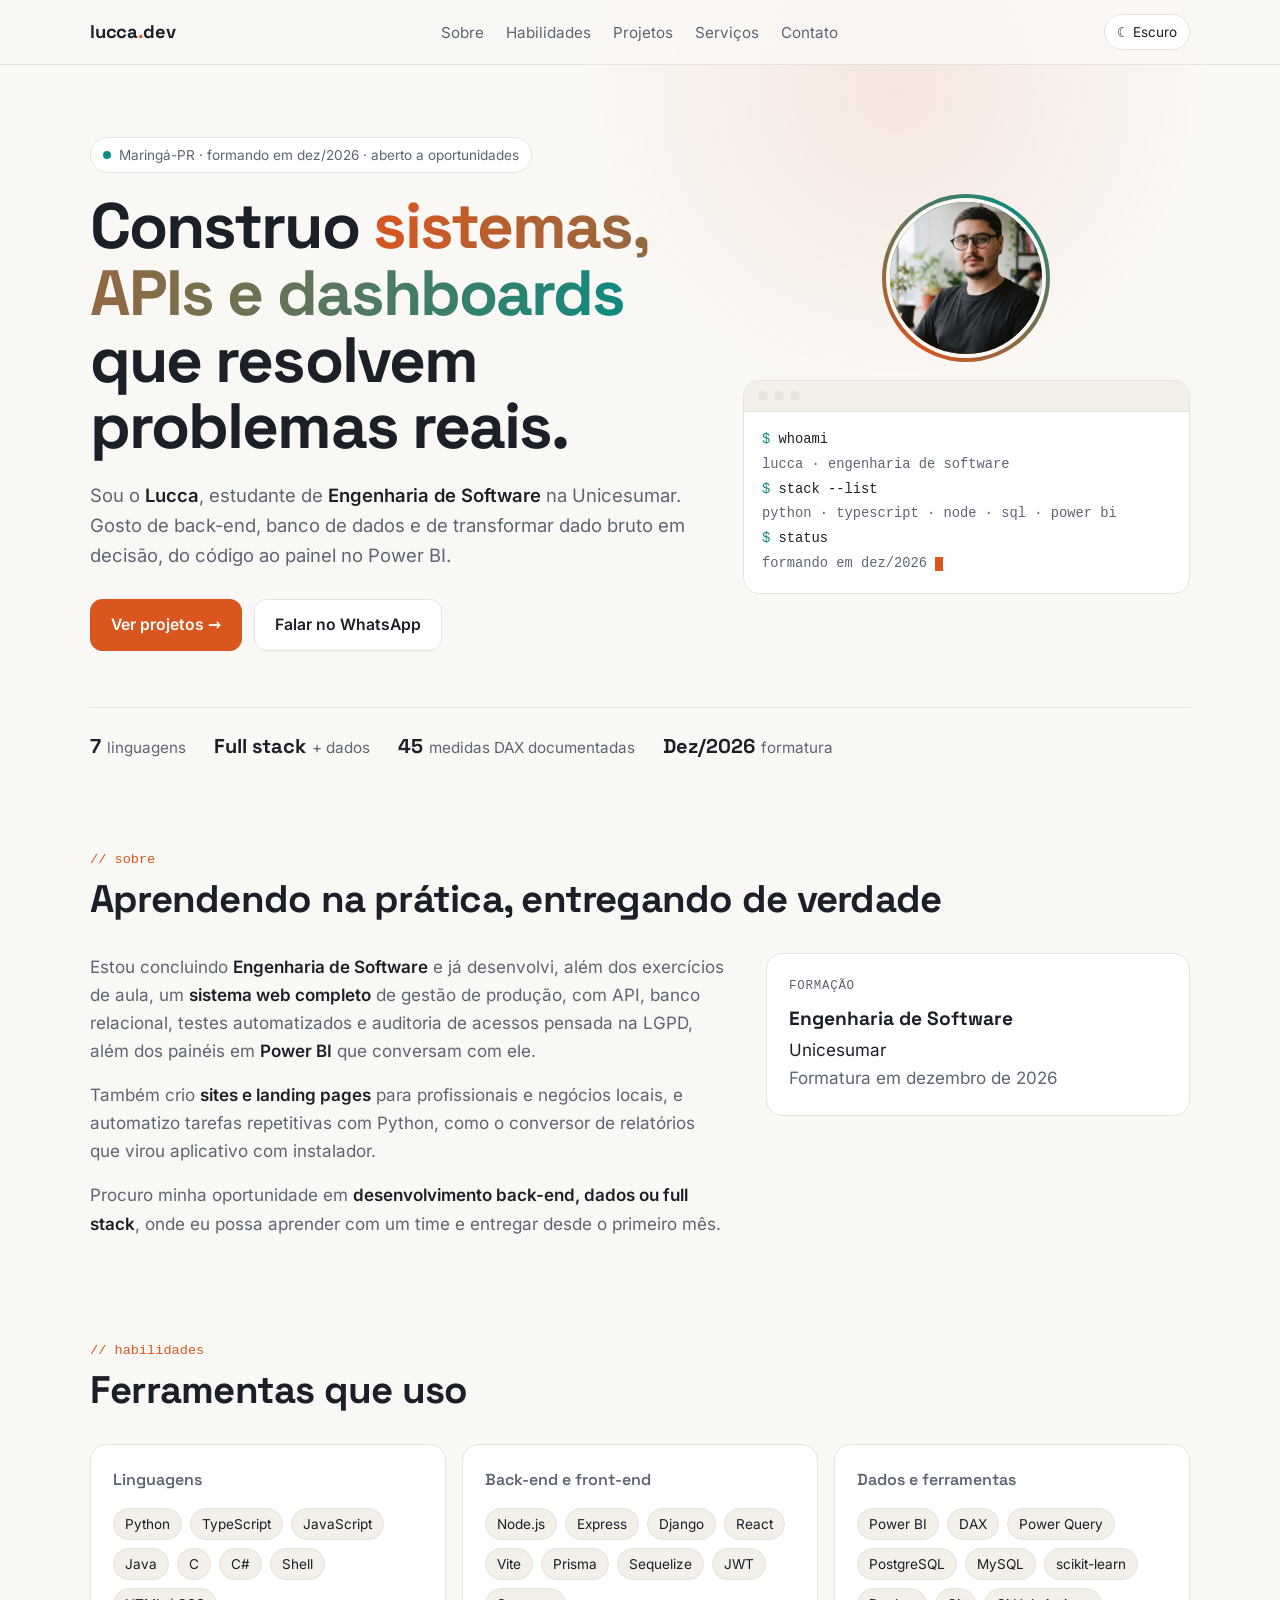
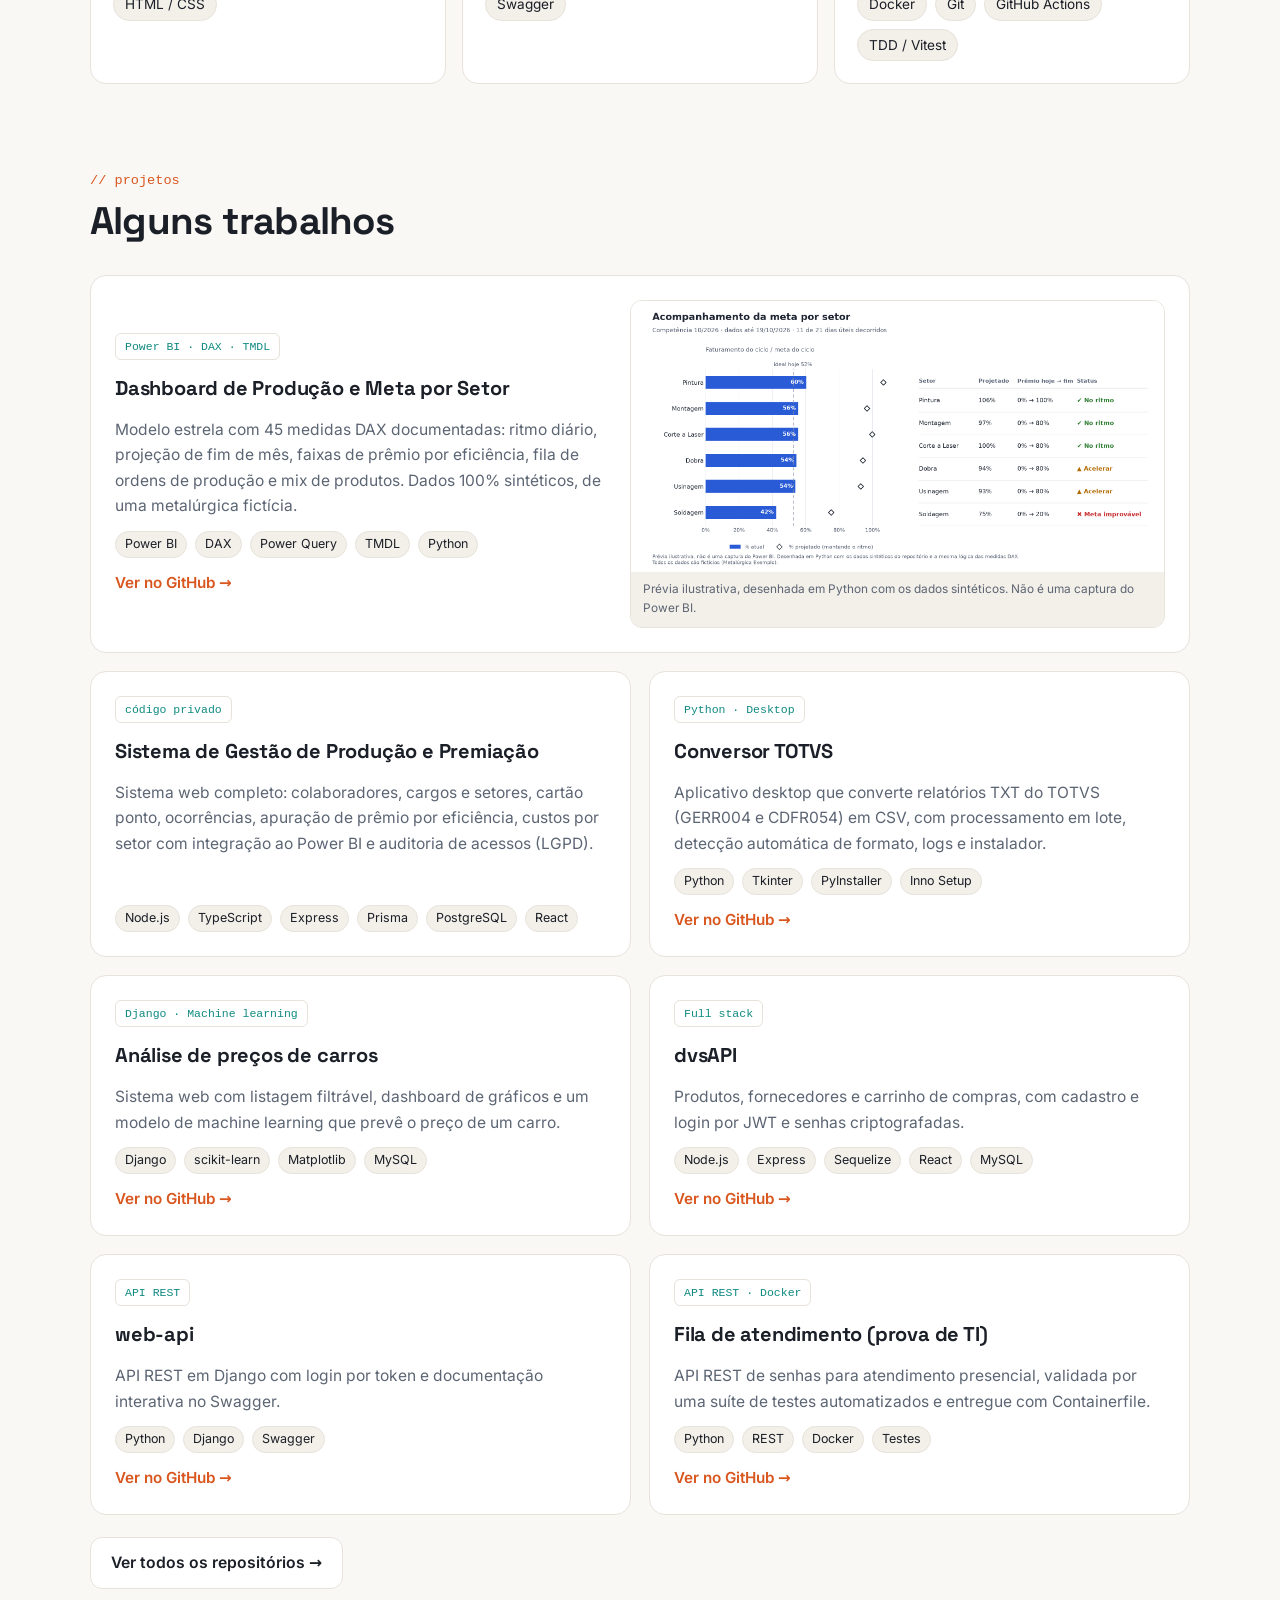
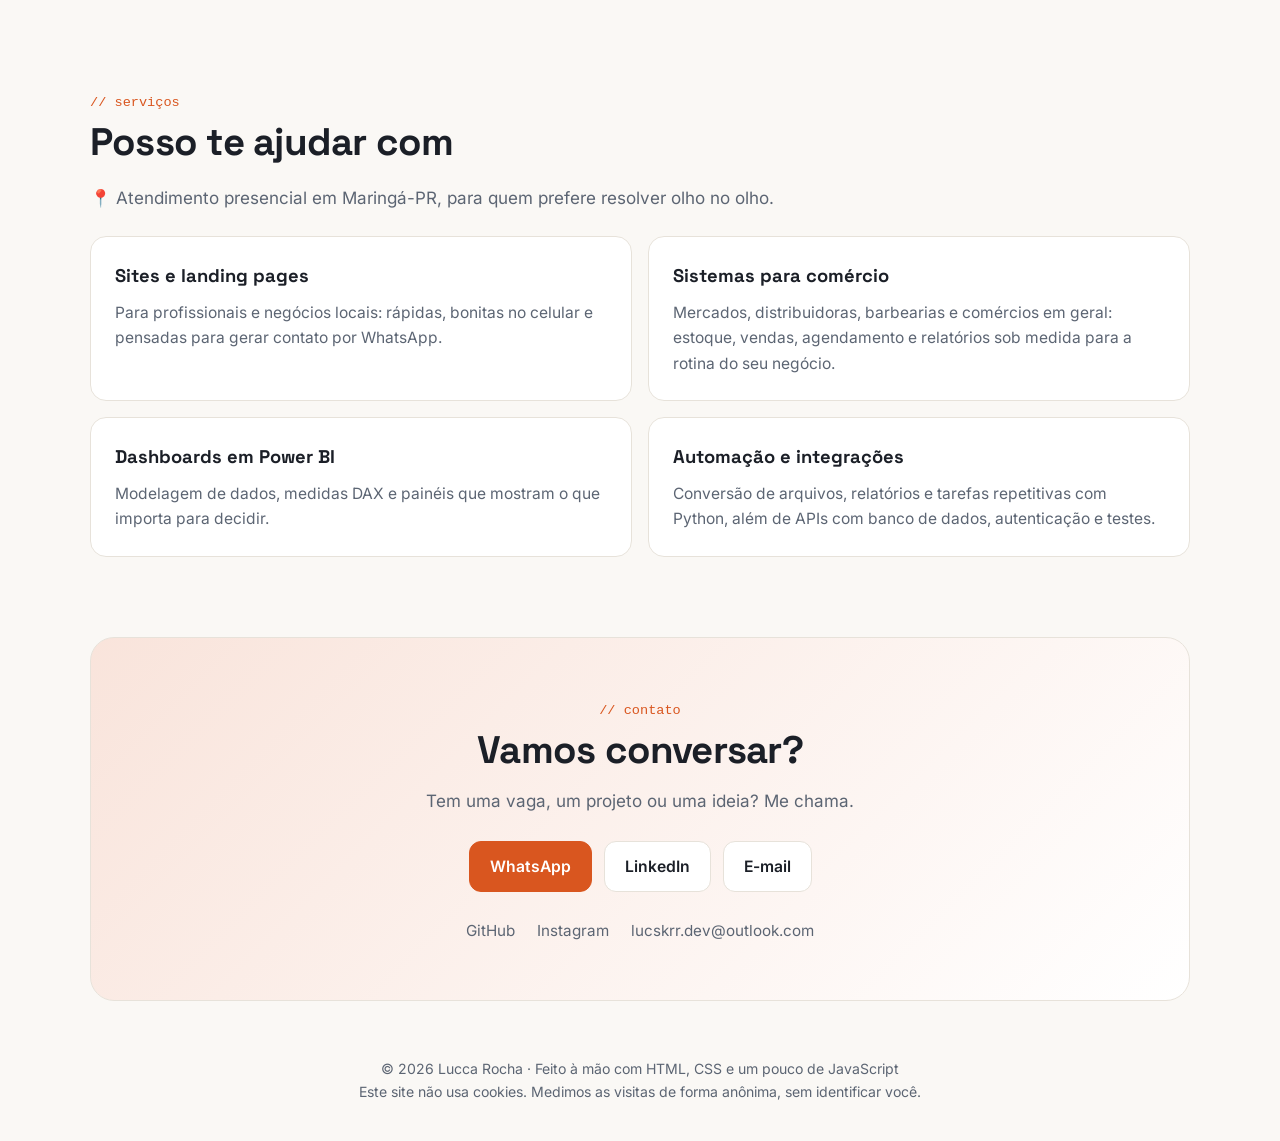
==== index.html @ 0b247efc "Medição de visitas com GoatCounter (sem cookies) e aviso de privacidade" ====
<!doctype html>
<html lang="pt-BR" class="no-js">
<head>
  <meta charset="utf-8">
  <meta name="viewport" content="width=device-width, initial-scale=1">
  <title>Lucca Rocha · Desenvolvedor de software em Maringá-PR</title>
  <meta name="description" content="Lucca Rocha, desenvolvedor em Maringá-PR: sistemas para comércio, sites, dashboards em Power BI e automação. Engenharia de Software (Unicesumar), formando em dez/2026.">
  <meta name="author" content="Lucca Rocha">
  <link rel="canonical" href="https://lucskrr.github.io/">
  <meta name="theme-color" content="#0f1217">
  <meta property="og:title" content="Lucca Rocha · Desenvolvedor de software em Maringá-PR">
  <meta property="og:description" content="Sistemas para comércio, sites, dashboards em Power BI e automação. Atendimento presencial em Maringá-PR.">
  <meta property="og:type" content="website">
  <meta property="og:url" content="https://lucskrr.github.io/">
  <meta property="og:locale" content="pt_BR">
  <meta property="og:image" content="https://lucskrr.github.io/assets/og.png">
  <meta property="og:image:width" content="1200">
  <meta property="og:image:height" content="630">
  <meta property="og:image:alt" content="Lucca Rocha, desenvolvedor de software em Maringá-PR">
  <meta name="twitter:card" content="summary_large_image">
  <link rel="icon" href="data:image/svg+xml,%3Csvg xmlns='http://www.w3.org/2000/svg' viewBox='0 0 64 64'%3E%3Crect width='64' height='64' rx='14' fill='%230f1217'/%3E%3Ctext x='32' y='44' font-family='sans-serif' font-size='34' font-weight='700' text-anchor='middle' fill='%23ff8f5a'%3EL%3C/text%3E%3C/svg%3E">
  <link rel="preload" href="assets/fonts/Inter.woff2" as="font" type="font/woff2" crossorigin>
  <link rel="preload" href="assets/fonts/SpaceGrotesk.woff2" as="font" type="font/woff2" crossorigin>
  <link rel="stylesheet" href="assets/fonts.css">
  <link rel="stylesheet" href="assets/style.css">
  <script type="application/ld+json">
  {
    "@context": "https://schema.org",
    "@graph": [
      {
        "@type": "Person",
        "@id": "https://lucskrr.github.io/#lucca",
        "name": "Lucca Rocha",
        "url": "https://lucskrr.github.io/",
        "image": "https://lucskrr.github.io/assets/lucca.png",
        "jobTitle": "Desenvolvedor de software",
        "email": "mailto:lucskrr.dev@outlook.com",
        "address": { "@type": "PostalAddress", "addressLocality": "Maringá", "addressRegion": "PR", "addressCountry": "BR" },
        "knowsAbout": ["Python", "TypeScript", "Node.js", "SQL", "Power BI", "DAX", "Desenvolvimento web"],
        "sameAs": ["https://github.com/Lucskrr", "https://www.linkedin.com/in/lucca-rocha/", "https://www.instagram.com/lucskrr"]
      },
      {
        "@type": "ProfessionalService",
        "name": "Lucca Rocha · Desenvolvimento de software",
        "url": "https://lucskrr.github.io/",
        "image": "https://lucskrr.github.io/assets/og.png",
        "founder": { "@id": "https://lucskrr.github.io/#lucca" },
        "areaServed": { "@type": "City", "name": "Maringá" },
        "address": { "@type": "PostalAddress", "addressLocality": "Maringá", "addressRegion": "PR", "addressCountry": "BR" },
        "description": "Sites e landing pages, sistemas para comércio, dashboards em Power BI e automação com Python."
      }
    ]
  }
  </script>
  <script>document.documentElement.classList.remove('no-js');</script>
</head>
<body>
  <a class="skip" href="#conteudo">Pular para o conteúdo</a>
  <div class="spotlight" aria-hidden="true"></div>

  <header class="nav">
    <div class="wrap">
      <a class="brand" href="#topo">lucca<span>.</span>dev</a>
      <nav aria-label="Principal">
        <ul>
          <li><a href="#sobre">Sobre</a></li>
          <li><a href="#habilidades">Habilidades</a></li>
          <li><a href="#projetos">Projetos</a></li>
          <li><a href="#servicos">Serviços</a></li>
          <li><a href="#contato">Contato</a></li>
        </ul>
      </nav>
      <button class="theme-btn" id="tema" type="button" aria-label="Alternar tema claro e escuro">Tema</button>
    </div>
  </header>

  <main id="conteudo">
    <div class="wrap" id="topo">
      <div class="hero">
        <div>
          <span class="eyebrow"><span class="dot"></span> Maringá-PR · formando em dez/2026 · aberto a oportunidades</span>
          <h1>Construo <em>sistemas, APIs e dashboards</em> que resolvem problemas reais.</h1>
          <p class="lead">Sou o <strong>Lucca</strong>, estudante de <strong>Engenharia de Software</strong> na Unicesumar. Gosto de back-end, banco de dados e de transformar dado bruto em decisão, do código ao painel no Power BI.</p>
          <div class="cta">
            <a class="btn primary" href="#projetos">Ver projetos →</a>
            <a class="btn" data-wa data-goal="clique-whatsapp-topo" href="https://wa.me/5541998861768" target="_blank" rel="noopener">Falar no WhatsApp</a>
          </div>
        </div>
        <div class="hero-side">
          <div class="photo"><img src="assets/lucca.png" alt="Foto de Lucca Rocha" width="160" height="160"></div>
          <div class="terminal" role="img" aria-label="Terminal resumindo: Lucca, Engenharia de Software, stack em Python, TypeScript, Node, SQL e Power BI">
            <div class="terminal-bar"><i></i><i></i><i></i></div>
<pre><span class="p">$</span> <span class="v">whoami</span>
lucca · engenharia de software
<span class="p">$</span> <span class="v">stack --list</span>
python · typescript · node · sql · power bi
<span class="p">$</span> <span class="v">status</span>
formando em dez/2026 <span class="caret"></span></pre>
          </div>
        </div>
      </div>
      <div class="facts">
        <span><b>7</b>linguagens</span>
        <span><b>Full stack</b>+ dados</span>
        <span><b>45</b>medidas DAX documentadas</span>
        <span><b>Dez/2026</b>formatura</span>
      </div>
    </div>

    <section id="sobre">
      <div class="wrap">
        <div class="sec-head reveal"><span class="tag">// sobre</span><h2>Aprendendo na prática, entregando de verdade</h2></div>
        <div class="about reveal">
          <div>
            <p>Estou concluindo <strong>Engenharia de Software</strong> e já desenvolvi, além dos exercícios de aula, um <strong>sistema web completo</strong> de gestão de produção, com API, banco relacional, testes automatizados e auditoria de acessos pensada na LGPD, além dos painéis em <strong>Power BI</strong> que conversam com ele.</p>
            <p>Também crio <strong>sites e landing pages</strong> para profissionais e negócios locais, e automatizo tarefas repetitivas com Python, como o conversor de relatórios que virou aplicativo com instalador.</p>
            <p>Procuro minha oportunidade em <strong>desenvolvimento back-end, dados ou full stack</strong>, onde eu possa aprender com um time e entregar desde o primeiro mês.</p>
          </div>
          <aside class="edu">
            <small>Formação</small>
            <strong>Engenharia de Software</strong>
            Unicesumar<br>
            <span style="color:var(--muted)">Formatura em dezembro de 2026</span>
          </aside>
        </div>
      </div>
    </section>

    <section id="habilidades">
      <div class="wrap">
        <div class="sec-head reveal"><span class="tag">// habilidades</span><h2>Ferramentas que uso</h2></div>
        <div class="skills reveal">
          <div class="skill-group"><h3>Linguagens</h3><div class="chips">
            <span class="chip">Python</span><span class="chip">TypeScript</span><span class="chip">JavaScript</span><span class="chip">Java</span><span class="chip">C</span><span class="chip">C#</span><span class="chip">Shell</span><span class="chip">HTML / CSS</span></div></div>
          <div class="skill-group"><h3>Back-end e front-end</h3><div class="chips">
            <span class="chip">Node.js</span><span class="chip">Express</span><span class="chip">Django</span><span class="chip">React</span><span class="chip">Vite</span><span class="chip">Prisma</span><span class="chip">Sequelize</span><span class="chip">JWT</span><span class="chip">Swagger</span></div></div>
          <div class="skill-group"><h3>Dados e ferramentas</h3><div class="chips">
            <span class="chip">Power BI</span><span class="chip">DAX</span><span class="chip">Power Query</span><span class="chip">PostgreSQL</span><span class="chip">MySQL</span><span class="chip">scikit-learn</span><span class="chip">Docker</span><span class="chip">Git</span><span class="chip">GitHub Actions</span><span class="chip">TDD / Vitest</span></div></div>
        </div>
      </div>
    </section>

    <section id="projetos">
      <div class="wrap">
        <div class="sec-head reveal"><span class="tag">// projetos</span><h2>Alguns trabalhos</h2></div>
        <div class="projects">

          <article class="card featured reveal">
            <div style="display:grid;gap:12px">
              <span class="badge">Power BI · DAX · TMDL</span>
              <h3>Dashboard de Produção e Meta por Setor</h3>
              <p>Modelo estrela com 45 medidas DAX documentadas: ritmo diário, projeção de fim de mês, faixas de prêmio por eficiência, fila de ordens de produção e mix de produtos. Dados 100% sintéticos, de uma metalúrgica fictícia.</p>
              <div class="chips"><span class="chip">Power BI</span><span class="chip">DAX</span><span class="chip">Power Query</span><span class="chip">TMDL</span><span class="chip">Python</span></div>
              <a class="link" href="https://github.com/Lucskrr/powerbi-producao-dashboard" target="_blank" rel="noopener">Ver no GitHub →</a>
            </div>
            <figure class="shot" style="margin:0">
              <a href="assets/previa-dashboard.png" target="_blank" rel="noopener" aria-label="Abrir a prévia em tamanho real"><img src="assets/previa-dashboard.png" alt="Prévia do acompanhamento da meta por setor: barras de eficiência, projeção e status de cada setor" loading="lazy" width="1950" height="990"></a>
              <figcaption>Prévia ilustrativa, desenhada em Python com os dados sintéticos. Não é uma captura do Power BI.</figcaption>
            </figure>
          </article>

          <article class="card reveal">
            <span class="badge">código privado</span>
            <h3>Sistema de Gestão de Produção e Premiação</h3>
            <p>Sistema web completo: colaboradores, cargos e setores, cartão ponto, ocorrências, apuração de prêmio por eficiência, custos por setor com integração ao Power BI e auditoria de acessos (LGPD).</p>
            <div class="chips"><span class="chip">Node.js</span><span class="chip">TypeScript</span><span class="chip">Express</span><span class="chip">Prisma</span><span class="chip">PostgreSQL</span><span class="chip">React</span></div>
          </article>

          <article class="card reveal">
            <span class="badge">Python · Desktop</span>
            <h3>Conversor TOTVS</h3>
            <p>Aplicativo desktop que converte relatórios TXT do TOTVS (GERR004 e CDFR054) em CSV, com processamento em lote, detecção automática de formato, logs e instalador.</p>
            <div class="chips"><span class="chip">Python</span><span class="chip">Tkinter</span><span class="chip">PyInstaller</span><span class="chip">Inno Setup</span></div>
            <a class="link" href="https://github.com/Lucskrr/conversor-txt-csv" target="_blank" rel="noopener">Ver no GitHub →</a>
          </article>

          <article class="card reveal">
            <span class="badge">Django · Machine learning</span>
            <h3>Análise de preços de carros</h3>
            <p>Sistema web com listagem filtrável, dashboard de gráficos e um modelo de machine learning que prevê o preço de um carro.</p>
            <div class="chips"><span class="chip">Django</span><span class="chip">scikit-learn</span><span class="chip">Matplotlib</span><span class="chip">MySQL</span></div>
            <a class="link" href="https://github.com/Lucskrr/TESworkCar_price_prediction" target="_blank" rel="noopener">Ver no GitHub →</a>
          </article>

          <article class="card reveal">
            <span class="badge">Full stack</span>
            <h3>dvsAPI</h3>
            <p>Produtos, fornecedores e carrinho de compras, com cadastro e login por JWT e senhas criptografadas.</p>
            <div class="chips"><span class="chip">Node.js</span><span class="chip">Express</span><span class="chip">Sequelize</span><span class="chip">React</span><span class="chip">MySQL</span></div>
            <a class="link" href="https://github.com/Lucskrr/dvsAPI" target="_blank" rel="noopener">Ver no GitHub →</a>
          </article>

          <article class="card reveal">
            <span class="badge">API REST</span>
            <h3>web-api</h3>
            <p>API REST em Django com login por token e documentação interativa no Swagger.</p>
            <div class="chips"><span class="chip">Python</span><span class="chip">Django</span><span class="chip">Swagger</span></div>
            <a class="link" href="https://github.com/Lucskrr/web-api" target="_blank" rel="noopener">Ver no GitHub →</a>
          </article>

          <article class="card reveal">
            <span class="badge">API REST · Docker</span>
            <h3>Fila de atendimento (prova de TI)</h3>
            <p>API REST de senhas para atendimento presencial, validada por uma suíte de testes automatizados e entregue com Containerfile.</p>
            <div class="chips"><span class="chip">Python</span><span class="chip">REST</span><span class="chip">Docker</span><span class="chip">Testes</span></div>
            <a class="link" href="https://github.com/Lucskrr/prova-escola-ti" target="_blank" rel="noopener">Ver no GitHub →</a>
          </article>
        </div>
        <p class="more reveal"><a class="btn" href="https://github.com/Lucskrr?tab=repositories" target="_blank" rel="noopener">Ver todos os repositórios →</a></p>
      </div>
    </section>

    <section id="servicos">
      <div class="wrap">
        <div class="sec-head reveal"><span class="tag">// serviços</span><h2>Posso te ajudar com</h2></div>
        <p class="reveal" style="color:var(--muted);margin:-12px 0 24px">📍 Atendimento presencial em Maringá-PR, para quem prefere resolver olho no olho.</p>
        <div class="services reveal">
          <div class="service"><h3>Sites e landing pages</h3><p>Para profissionais e negócios locais: rápidas, bonitas no celular e pensadas para gerar contato por WhatsApp.</p></div>
          <div class="service"><h3>Sistemas para comércio</h3><p>Mercados, distribuidoras, barbearias e comércios em geral: estoque, vendas, agendamento e relatórios sob medida para a rotina do seu negócio.</p></div>
          <div class="service"><h3>Dashboards em Power BI</h3><p>Modelagem de dados, medidas DAX e painéis que mostram o que importa para decidir.</p></div>
          <div class="service"><h3>Automação e integrações</h3><p>Conversão de arquivos, relatórios e tarefas repetitivas com Python, além de APIs com banco de dados, autenticação e testes.</p></div>
        </div>
      </div>
    </section>

    <section id="contato">
      <div class="wrap">
        <div class="contact reveal">
          <span class="tag" style="font-family:var(--font-mono);color:var(--accent);font-size:.85rem">// contato</span>
          <h2>Vamos conversar?</h2>
          <p>Tem uma vaga, um projeto ou uma ideia? Me chama.</p>
          <div class="cta">
            <a class="btn primary" data-wa data-goal="clique-whatsapp-contato" href="https://wa.me/5541998861768" target="_blank" rel="noopener">WhatsApp</a>
            <a class="btn" data-goal="clique-linkedin" href="https://www.linkedin.com/in/lucca-rocha/" target="_blank" rel="noopener">LinkedIn</a>
            <a class="btn" data-goal="clique-email" href="mailto:lucskrr.dev@outlook.com">E-mail</a>
          </div>
          <div class="links">
            <a href="https://github.com/Lucskrr" target="_blank" rel="noopener">GitHub</a>
            <a href="https://www.instagram.com/lucskrr" target="_blank" rel="noopener">Instagram</a>
            <a href="mailto:lucskrr.dev@outlook.com">lucskrr.dev@outlook.com</a>
          </div>
        </div>
      </div>
    </section>
  </main>

  <footer><div class="wrap">© 2026 Lucca Rocha · Feito à mão com HTML, CSS e um pouco de JavaScript<br>Este site não usa cookies. Medimos as visitas de forma anônima, sem identificar você.</div></footer>

  <script src="assets/script.js"></script>
  <script data-goatcounter="https://lucskrr.goatcounter.com/count" async src="https://gc.zgo.at/count.js"></script>
</body>
</html>
---- assets/fonts.css ----
@font-face { font-family: 'Inter'; font-style: normal; font-weight: 400 600; font-display: swap; src: url(fonts/Inter.woff2) format('woff2'); unicode-range: U+0000-00FF, U+0131, U+0152-0153, U+02BB-02BC, U+02C6, U+02DA, U+02DC, U+0304, U+0308, U+0329, U+2000-206F, U+20AC, U+2122, U+2191, U+2193, U+2212, U+2215, U+FEFF, U+FFFD; }
@font-face { font-family: 'Space Grotesk'; font-style: normal; font-weight: 500 700; font-display: swap; src: url(fonts/SpaceGrotesk.woff2) format('woff2'); unicode-range: U+0000-00FF, U+0131, U+0152-0153, U+02BB-02BC, U+02C6, U+02DA, U+02DC, U+0304, U+0308, U+0329, U+2000-206F, U+20AC, U+2122, U+2191, U+2193, U+2212, U+2215, U+FEFF, U+FFFD; }
---- assets/style.css ----
:root {
  --bg: #0f1217;
  --surface: #171b22;
  --surface-2: #1e232c;
  --border: #272d38;
  --text: #e8eaee;
  --muted: #9aa3b2;
  --accent: #ff8f5a;
  --accent-2: #4fd1c5;
  --on-accent: #0f1217;
  --glow: rgba(255, 143, 90, 0.14);
  --radius: 16px;
  --font-title: "Space Grotesk", system-ui, sans-serif;
  --font-body: "Inter", system-ui, -apple-system, "Segoe UI", sans-serif;
  --font-mono: ui-monospace, "SFMono-Regular", Menlo, Consolas, monospace;
}

@media (prefers-color-scheme: light) {
  :root:not([data-theme="dark"]) {
    --bg: #faf8f5;
    --surface: #ffffff;
    --surface-2: #f3efe9;
    --border: #e7e2da;
    --text: #1b1f27;
    --muted: #5c6573;
    --accent: #d9561f;
    --accent-2: #0f8a80;
    --on-accent: #ffffff;
    --glow: rgba(217, 86, 31, 0.1);
  }
}

:root[data-theme="light"] {
  --bg: #faf8f5;
  --surface: #ffffff;
  --surface-2: #f3efe9;
  --border: #e7e2da;
  --text: #1b1f27;
  --muted: #5c6573;
  --accent: #d9561f;
  --accent-2: #0f8a80;
  --on-accent: #ffffff;
  --glow: rgba(217, 86, 31, 0.1);
}

* { box-sizing: border-box; }
html { scroll-behavior: smooth; }
body {
  margin: 0;
  background: var(--bg);
  color: var(--text);
  font-family: var(--font-body);
  font-size: 17px;
  line-height: 1.65;
  -webkit-font-smoothing: antialiased;
}
img { max-width: 100%; height: auto; display: block; }
a { color: inherit; }
:focus-visible { outline: 2px solid var(--accent); outline-offset: 3px; border-radius: 6px; }

.skip {
  position: absolute; left: 16px; top: -60px; padding: 8px 14px; z-index: 100;
  background: var(--accent); color: var(--on-accent); border-radius: 8px; text-decoration: none;
}
.skip:focus { top: 12px; }

/* brilho que segue o cursor */
.spotlight {
  position: fixed; inset: 0; pointer-events: none; z-index: 0;
  background: radial-gradient(520px circle at var(--mx, 70%) var(--my, 10%), var(--glow), transparent 60%);
}

.wrap { width: min(1100px, 100% - 32px); margin-inline: auto; position: relative; z-index: 1; }

/* navegação */
.nav {
  position: sticky; top: 0; z-index: 20;
  backdrop-filter: blur(12px);
  background: color-mix(in srgb, var(--bg) 78%, transparent);
  border-bottom: 1px solid var(--border);
}
.nav .wrap { display: flex; align-items: center; justify-content: space-between; height: 64px; gap: 16px; }
.brand { font-family: var(--font-title); font-weight: 700; font-size: 1.15rem; text-decoration: none; letter-spacing: -0.01em; }
.brand span { color: var(--accent); }
.nav ul { display: flex; gap: 22px; list-style: none; margin: 0; padding: 0; }
.nav ul a { text-decoration: none; color: var(--muted); font-size: 0.95rem; transition: color 0.2s; }
.nav ul a:hover { color: var(--text); }
.theme-btn {
  background: var(--surface); border: 1px solid var(--border); color: var(--text);
  border-radius: 999px; padding: 6px 12px; cursor: pointer; font: inherit; font-size: 0.85rem;
}
.theme-btn:hover { border-color: var(--accent); }

/* hero */
.hero { padding: 72px 0 56px; display: grid; grid-template-columns: 1.15fr 0.85fr; gap: 48px; align-items: center; }
.eyebrow {
  display: inline-flex; align-items: center; gap: 8px; font-size: 0.85rem; color: var(--muted);
  border: 1px solid var(--border); background: var(--surface); padding: 6px 12px; border-radius: 999px;
}
.dot { width: 8px; height: 8px; border-radius: 50%; background: var(--accent-2); box-shadow: 0 0 0 0 var(--accent-2); animation: pulse 2s infinite; }
@keyframes pulse { 70% { box-shadow: 0 0 0 8px transparent; } 100% { box-shadow: 0 0 0 0 transparent; } }
h1 {
  font-family: var(--font-title); font-weight: 700; letter-spacing: -0.03em; line-height: 1.04;
  font-size: clamp(2.3rem, 5.4vw, 4rem); margin: 20px 0 20px;
}
h1 em { font-style: normal; background: linear-gradient(100deg, var(--accent), var(--accent-2)); -webkit-background-clip: text; background-clip: text; color: transparent; }
.lead { color: var(--muted); font-size: 1.15rem; max-width: 56ch; margin: 0 0 28px; }
.lead strong { color: var(--text); font-weight: 600; }
.cta { display: flex; flex-wrap: wrap; gap: 12px; }
.btn {
  display: inline-flex; align-items: center; gap: 8px; text-decoration: none; font-weight: 600; font-size: 0.98rem;
  padding: 12px 20px; border-radius: 12px; border: 1px solid var(--border); background: var(--surface);
  transition: transform 0.15s, border-color 0.2s;
}
.btn:hover { transform: translateY(-2px); border-color: var(--accent); }
.btn.primary { background: var(--accent); color: var(--on-accent); border-color: var(--accent); }

.hero-side { display: grid; gap: 18px; justify-items: center; }
.photo {
  width: 168px; height: 168px; border-radius: 50%; padding: 4px;
  background: conic-gradient(from 210deg, var(--accent), var(--accent-2), var(--accent));
}
.photo img { width: 100%; height: 100%; border-radius: 50%; object-fit: cover; border: 4px solid var(--bg); }
.terminal {
  width: 100%; background: var(--surface); border: 1px solid var(--border); border-radius: var(--radius);
  font-family: var(--font-mono); font-size: 0.86rem; overflow: hidden;
}
.terminal-bar { display: flex; gap: 6px; padding: 10px 14px; background: var(--surface-2); border-bottom: 1px solid var(--border); }
.terminal-bar i { width: 10px; height: 10px; border-radius: 50%; background: var(--border); display: block; }
.terminal pre { margin: 0; padding: 16px 18px; line-height: 1.8; white-space: pre-wrap; color: var(--muted); }
.terminal .p { color: var(--accent-2); }
.terminal .v { color: var(--text); }
.caret { display: inline-block; width: 8px; height: 1em; background: var(--accent); vertical-align: text-bottom; animation: blink 1.1s steps(2) infinite; }
@keyframes blink { 50% { opacity: 0; } }

.facts { display: flex; flex-wrap: wrap; gap: 10px 28px; padding: 22px 0 8px; border-top: 1px solid var(--border); color: var(--muted); font-size: 0.95rem; }
.facts b { color: var(--text); font-family: var(--font-title); font-size: 1.25rem; margin-right: 6px; }

/* seções */
section { padding: 72px 0 8px; }
.sec-head { margin-bottom: 32px; }
.sec-head .tag { font-family: var(--font-mono); color: var(--accent); font-size: 0.85rem; }
h2 { font-family: var(--font-title); font-size: clamp(1.7rem, 3.4vw, 2.4rem); letter-spacing: -0.02em; line-height: 1.15; margin: 6px 0 0; }
.about { display: grid; grid-template-columns: 1.2fr 0.8fr; gap: 40px; }
.about p { color: var(--muted); margin: 0 0 16px; }
.about p strong { color: var(--text); font-weight: 600; }
.edu {
  background: var(--surface); border: 1px solid var(--border); border-radius: var(--radius); padding: 22px; align-self: start;
}
.edu small { color: var(--muted); display: block; font-family: var(--font-mono); font-size: 0.78rem; text-transform: uppercase; letter-spacing: 0.06em; }
.edu strong { display: block; font-family: var(--font-title); font-size: 1.2rem; margin: 6px 0 2px; }

.skills { display: grid; grid-template-columns: repeat(3, 1fr); gap: 16px; }
.skill-group { background: var(--surface); border: 1px solid var(--border); border-radius: var(--radius); padding: 22px; }
.skill-group h3 { font-family: var(--font-title); font-size: 1rem; margin: 0 0 14px; color: var(--muted); font-weight: 600; }
.chips { display: flex; flex-wrap: wrap; gap: 8px; }
.chip { font-size: 0.85rem; padding: 4px 11px; border-radius: 999px; background: var(--surface-2); border: 1px solid var(--border); }

/* projetos */
.projects { display: grid; grid-template-columns: repeat(2, 1fr); gap: 18px; }
.card {
  background: var(--surface); border: 1px solid var(--border); border-radius: var(--radius); padding: 24px;
  display: flex; flex-direction: column; gap: 12px; transition: transform 0.2s, border-color 0.2s;
}
.card:hover { transform: translateY(-4px); border-color: color-mix(in srgb, var(--accent) 55%, var(--border)); }
.card.featured { grid-column: 1 / -1; display: grid; grid-template-columns: 1fr 1.1fr; gap: 28px; align-items: center; }
.card h3 { font-family: var(--font-title); font-size: 1.25rem; margin: 0; letter-spacing: -0.01em; }
.card p { margin: 0; color: var(--muted); font-size: 0.97rem; }
.badge { align-self: flex-start; justify-self: start; font-family: var(--font-mono); font-size: 0.72rem; padding: 3px 9px; border-radius: 6px; border: 1px solid var(--border); color: var(--accent-2); }
.card .chips { margin-top: auto; }
.card .chip { font-size: 0.78rem; padding: 2px 9px; }
.card a.link { font-weight: 600; text-decoration: none; color: var(--accent); font-size: 0.95rem; }
.card a.link:hover { text-decoration: underline; }
.shot { border-radius: 12px; border: 1px solid var(--border); overflow: hidden; background: #fff; }
.shot figcaption { font-size: 0.74rem; color: var(--muted); padding: 8px 12px; background: var(--surface-2); }
.more { margin-top: 22px; }

/* serviços */
.services { display: grid; grid-template-columns: repeat(2, 1fr); gap: 16px; }
.service { background: var(--surface); border: 1px solid var(--border); border-radius: var(--radius); padding: 24px; }
.service h3 { font-family: var(--font-title); font-size: 1.15rem; margin: 0 0 8px; }
.service p { margin: 0; color: var(--muted); font-size: 0.97rem; }

/* contato */
.contact {
  background: linear-gradient(135deg, color-mix(in srgb, var(--accent) 16%, var(--surface)), var(--surface));
  border: 1px solid var(--border); border-radius: 24px; padding: clamp(28px, 5vw, 56px); text-align: center;
}
.contact p { color: var(--muted); max-width: 52ch; margin: 14px auto 26px; }
.contact .cta { justify-content: center; }
.links { display: flex; flex-wrap: wrap; justify-content: center; gap: 8px 22px; margin-top: 26px; font-size: 0.95rem; }
.links a { color: var(--muted); text-decoration: none; }
.links a:hover { color: var(--accent); }

footer { padding: 48px 0 40px; color: var(--muted); font-size: 0.88rem; text-align: center; }

/* entrada ao rolar */
.reveal { opacity: 0; transform: translateY(18px); transition: opacity 0.6s ease, transform 0.6s ease; }
.reveal.in { opacity: 1; transform: none; }
.no-js .reveal { opacity: 1; transform: none; }

@media (max-width: 860px) {
  body { font-size: 16px; }
  .hero, .about, .card.featured { grid-template-columns: 1fr; }
  .hero { padding-top: 40px; gap: 32px; }
  .skills, .projects, .services { grid-template-columns: 1fr; }
  .nav ul { display: none; }
  .hero-side { justify-items: start; }
}

@media (prefers-reduced-motion: reduce) {
  html { scroll-behavior: auto; }
  .reveal { opacity: 1; transform: none; transition: none; }
  .dot, .caret { animation: none; }
  .card, .btn { transition: none; }
}
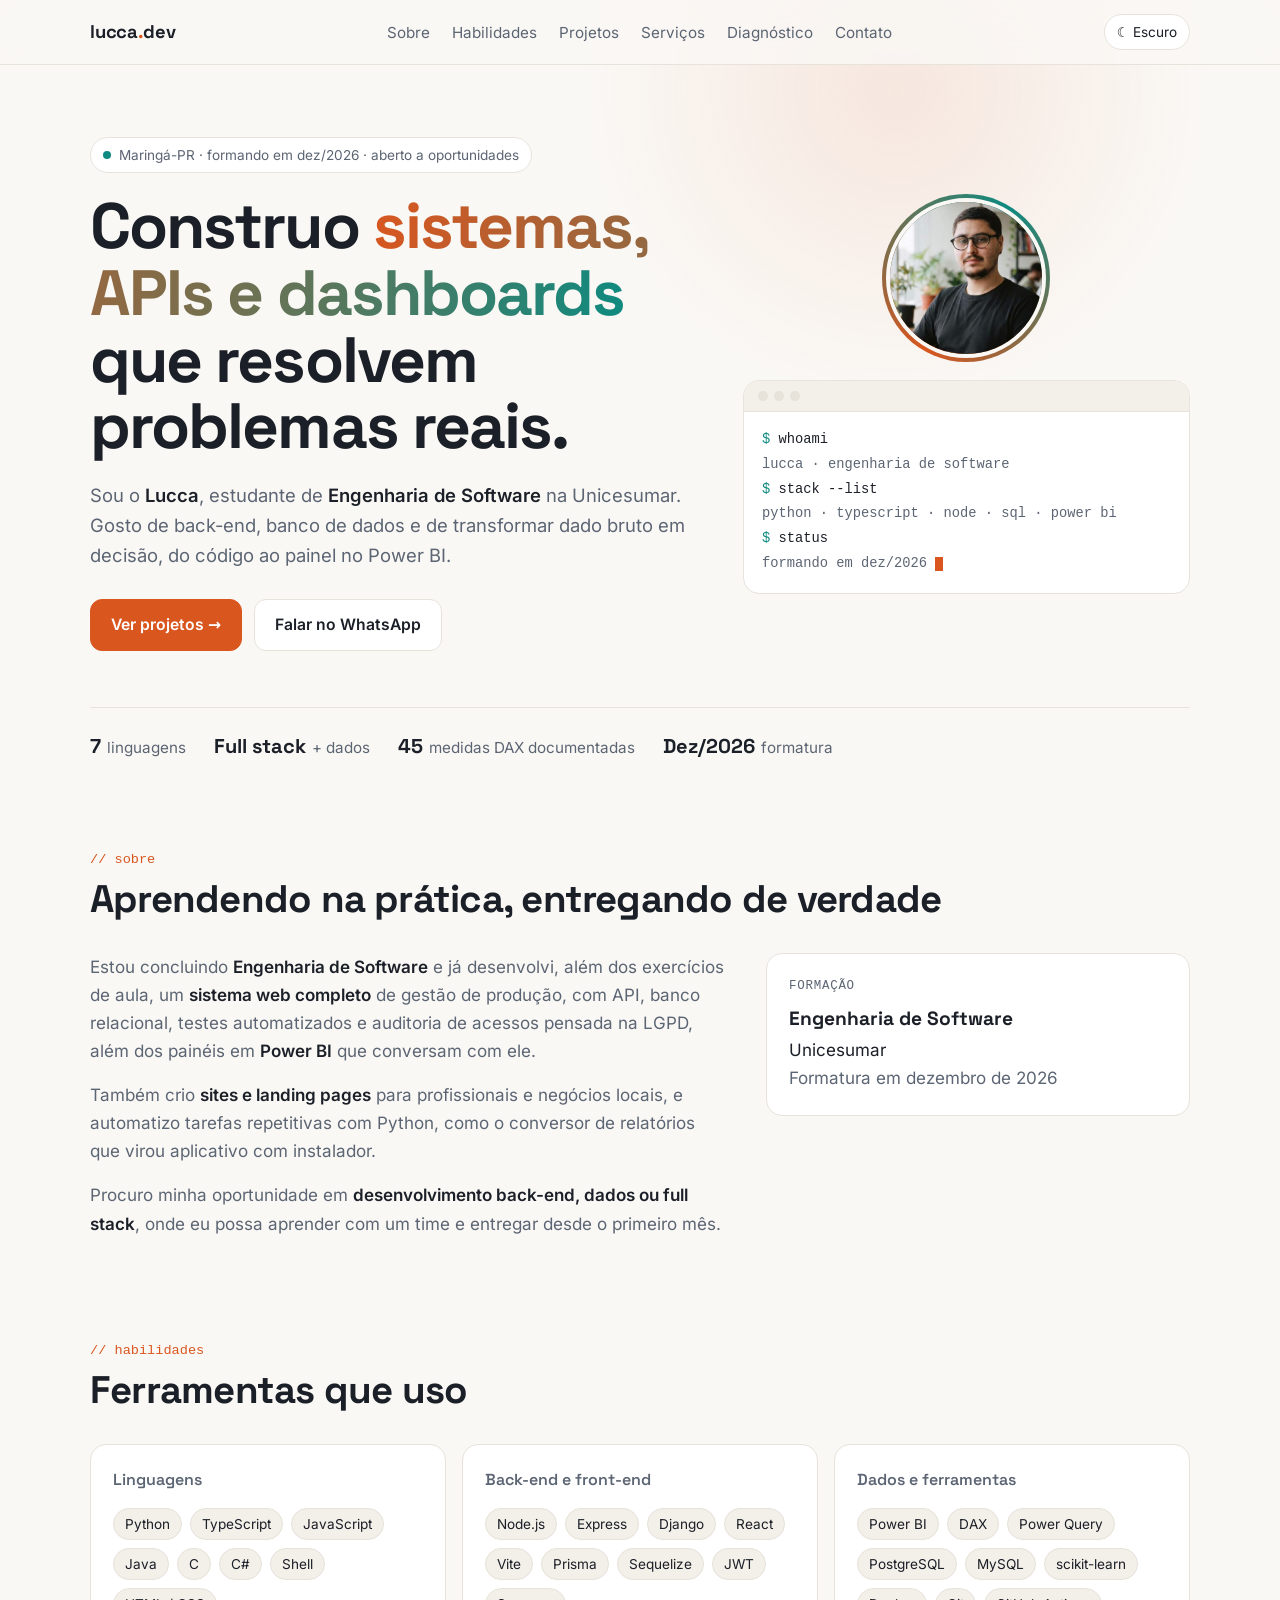
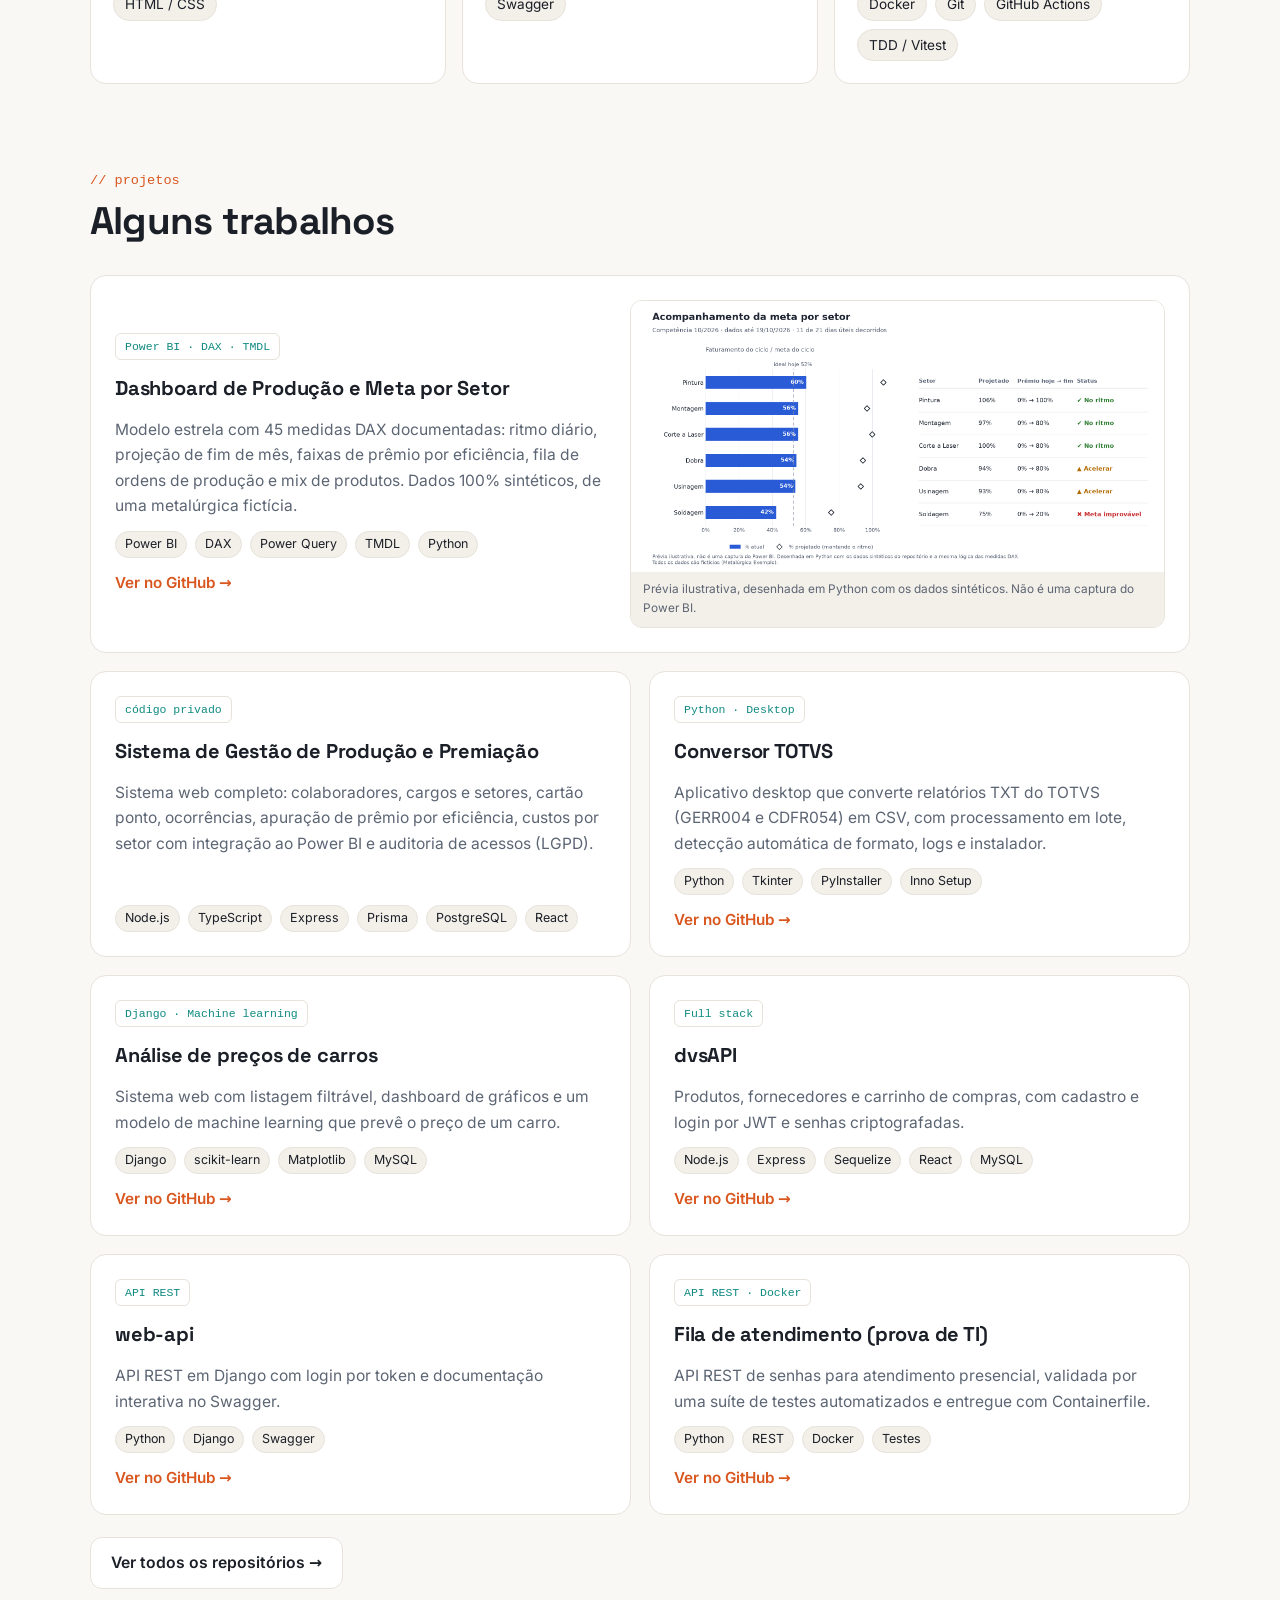
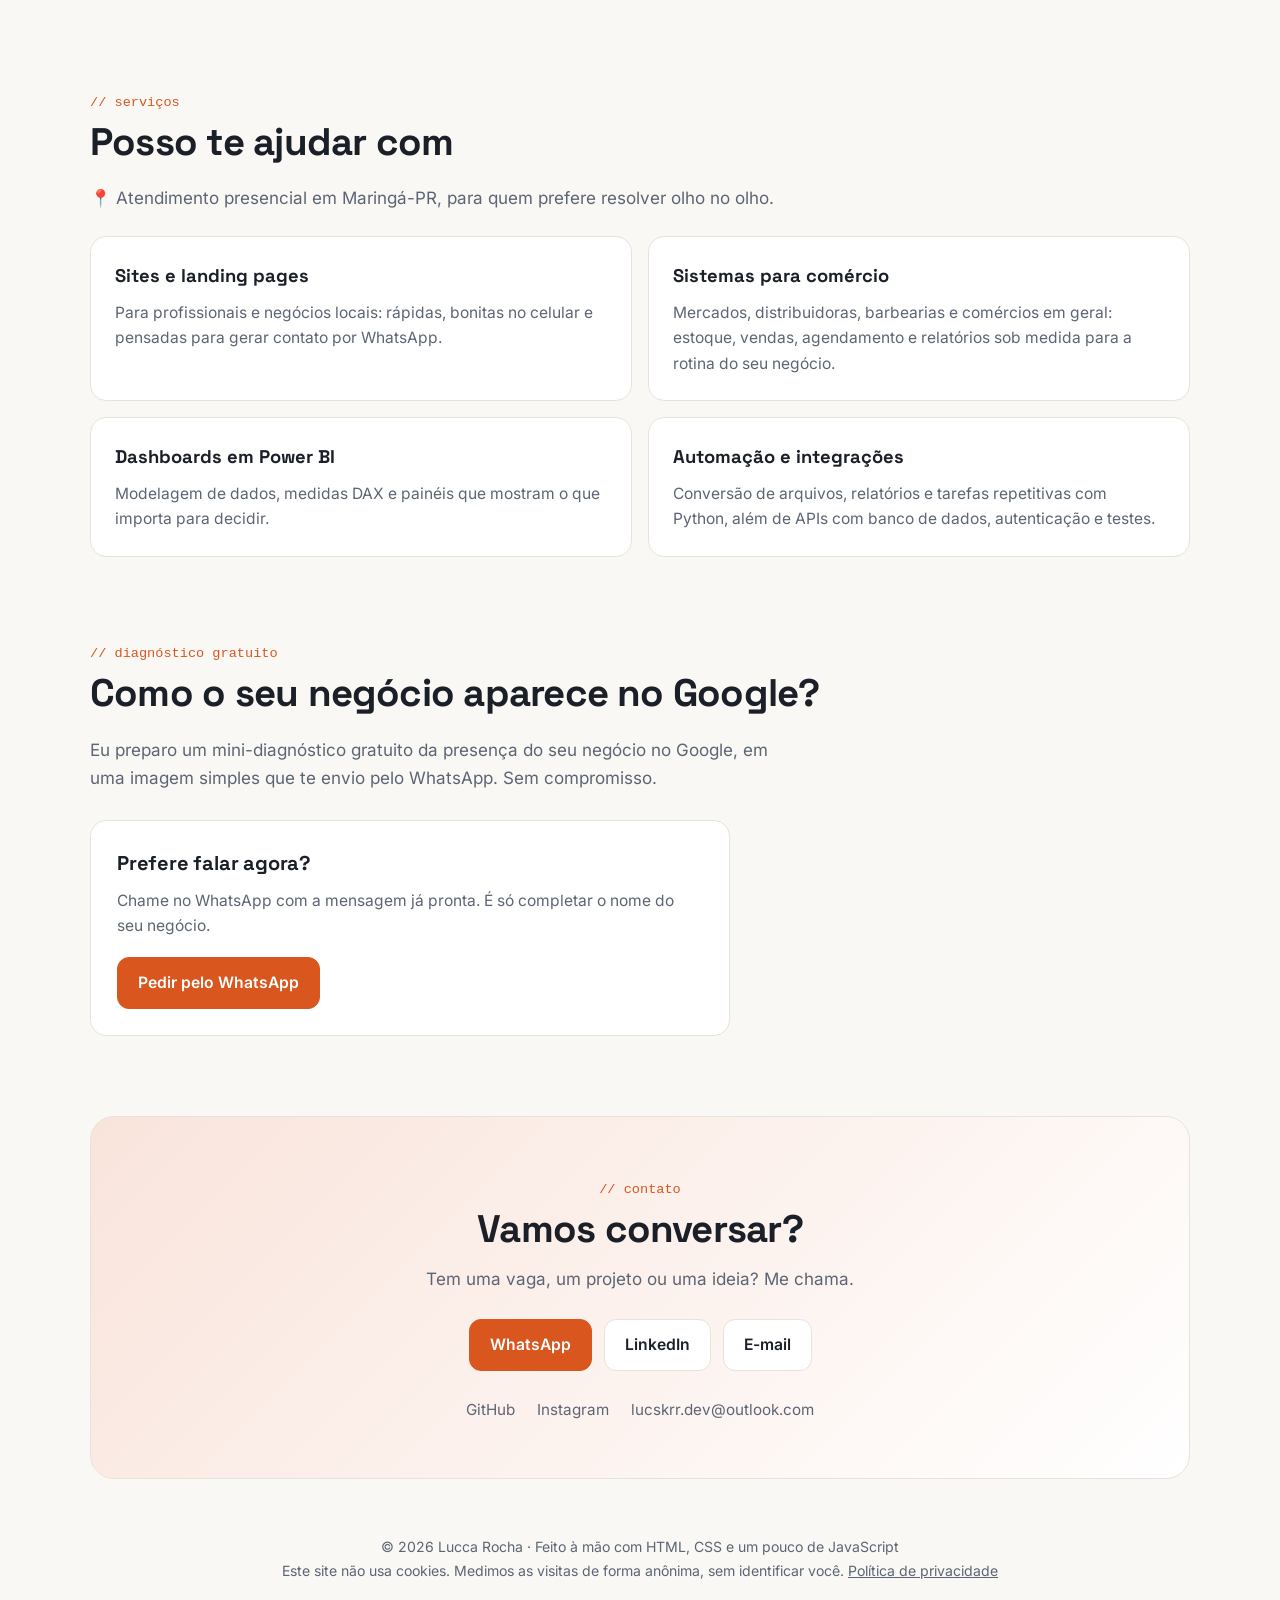
==== commit a1cf1faf: "Diagnóstico gratuito: botão do WhatsApp, formulário de proposta e política de privacidade" ====
--- a/index.html
+++ b/index.html
@@ -6,6 +6,7 @@
   <title>Lucca Rocha · Desenvolvedor de software em Maringá-PR</title>
   <meta name="description" content="Lucca Rocha, desenvolvedor em Maringá-PR: sistemas para comércio, sites, dashboards em Power BI e automação. Engenharia de Software (Unicesumar), formando em dez/2026.">
   <meta name="author" content="Lucca Rocha">
+  <meta name="google-site-verification" content="VE6HJb8F0diXg99w1w1up6QpH2Xa2W8OvdayQqC94oE">
   <link rel="canonical" href="https://lucskrr.github.io/">
   <meta name="theme-color" content="#0f1217">
   <meta property="og:title" content="Lucca Rocha · Desenvolvedor de software em Maringá-PR">
@@ -67,6 +68,7 @@
           <li><a href="#habilidades">Habilidades</a></li>
           <li><a href="#projetos">Projetos</a></li>
           <li><a href="#servicos">Serviços</a></li>
+          <li><a href="#diagnostico">Diagnóstico</a></li>
           <li><a href="#contato">Contato</a></li>
         </ul>
       </nav>
@@ -223,6 +225,49 @@
       </div>
     </section>
 
+    <section id="diagnostico">
+      <div class="wrap">
+        <div class="sec-head reveal"><span class="tag">// diagnóstico gratuito</span><h2>Como o seu negócio aparece no Google?</h2></div>
+        <p class="sec-intro reveal">Eu preparo um mini-diagnóstico gratuito da presença do seu negócio no Google, em uma imagem simples que te envio pelo WhatsApp. Sem compromisso.</p>
+        <div class="diag reveal" id="diag">
+          <div class="diag-card">
+            <h3>Prefere falar agora?</h3>
+            <p>Chame no WhatsApp com a mensagem já pronta. É só completar o nome do seu negócio.</p>
+            <a class="btn primary" data-wa-diag data-goal="clique-diagnostico-whatsapp" href="https://wa.me/5541998861768" target="_blank" rel="noopener">Pedir pelo WhatsApp</a>
+          </div>
+          <form class="diag-card" id="form-contato" method="post" action="" data-endpoint="" novalidate>
+            <h3>Ou deixe seus dados e receba uma proposta</h3>
+            <p>Conte um pouco do seu negócio e do que você precisa. Eu respondo com uma proposta sob medida.</p>
+            <div class="form-grid">
+              <div class="field"><label for="f-nome">Seu nome</label><input id="f-nome" name="nome" type="text" autocomplete="name" required maxlength="80"></div>
+              <div class="field"><label for="f-negocio">Nome do negócio</label><input id="f-negocio" name="negocio" type="text" required maxlength="80"></div>
+              <div class="field"><label for="f-cidade">Cidade</label><input id="f-cidade" name="cidade" type="text" value="Maringá-PR" required maxlength="60"></div>
+              <div class="field"><label for="f-contato">WhatsApp ou e-mail</label><input id="f-contato" name="contato" type="text" autocomplete="off" required maxlength="80"></div>
+              <div class="field full"><label for="f-presenca">Instagram ou site do negócio <small>(opcional)</small></label><input id="f-presenca" name="presenca" type="text" maxlength="120"></div>
+              <div class="field full"><label for="f-interesse">O que você precisa?</label>
+                <select id="f-interesse" name="interesse" required>
+                  <option value="">Escolha uma opção</option>
+                  <option>Diagnóstico gratuito de presença no Google</option>
+                  <option>Site ou landing page</option>
+                  <option>Sistema para o meu comércio (estoque, vendas, agenda)</option>
+                  <option>Painel de dados (Power BI)</option>
+                  <option>Automação de tarefas</option>
+                  <option>Outro</option>
+                </select></div>
+              <div class="field full"><label for="f-mensagem">Mensagem <small>(opcional)</small></label><textarea id="f-mensagem" name="mensagem" maxlength="600"></textarea></div>
+              <div class="hp" aria-hidden="true"><label>Não preencha <input type="text" name="_gotcha" tabindex="-1" autocomplete="off"></label></div>
+              <input type="hidden" name="origem" value="">
+              <input type="hidden" name="_subject" value="Novo contato pelo site">
+              <div class="field full"><label class="consent"><input type="checkbox" name="consentimento" value="sim" required>
+                <span>Concordo em enviar estes dados para o Lucca me responder e preparar uma proposta. Li a <a href="privacidade.html" target="_blank" rel="noopener">política de privacidade</a>.</span></label></div>
+            </div>
+            <button class="btn primary" type="submit" style="margin-top:16px">Enviar</button>
+            <div class="form-status" id="form-status" role="status" aria-live="polite"></div>
+          </form>
+        </div>
+      </div>
+    </section>
+
     <section id="contato">
       <div class="wrap">
         <div class="contact reveal">
@@ -244,7 +289,7 @@
     </section>
   </main>
 
-  <footer><div class="wrap">© 2026 Lucca Rocha · Feito à mão com HTML, CSS e um pouco de JavaScript<br>Este site não usa cookies. Medimos as visitas de forma anônima, sem identificar você.</div></footer>
+  <footer><div class="wrap">© 2026 Lucca Rocha · Feito à mão com HTML, CSS e um pouco de JavaScript<br>Este site não usa cookies. Medimos as visitas de forma anônima, sem identificar você. <a href="privacidade.html">Política de privacidade</a></div></footer>
 
   <script src="assets/script.js"></script>
   <script data-goatcounter="https://lucskrr.goatcounter.com/count" async src="https://gc.zgo.at/count.js"></script>
--- a/assets/style.css
+++ b/assets/style.css
@@ -214,3 +214,46 @@
   .dot, .caret { animation: none; }
   .card, .btn { transition: none; }
 }
+
+/* diagnóstico gratuito e formulário */
+.sec-intro { color: var(--muted); max-width: 62ch; margin: -12px 0 28px; }
+.diag { display: grid; grid-template-columns: 0.8fr 1.2fr; gap: 18px; align-items: start; }
+.diag.so-um { grid-template-columns: 1fr; max-width: 640px; }
+.diag-card { background: var(--surface); border: 1px solid var(--border); border-radius: var(--radius); padding: 26px; }
+.diag-card h3 { font-family: var(--font-title); font-size: 1.25rem; margin: 0 0 8px; letter-spacing: -0.01em; }
+.diag-card p { margin: 0 0 18px; color: var(--muted); font-size: 0.97rem; }
+.form-grid { display: grid; grid-template-columns: 1fr 1fr; gap: 14px; }
+.field { display: grid; gap: 6px; }
+.field.full { grid-column: 1 / -1; }
+.field label { font-size: 0.85rem; font-weight: 600; }
+.field label small { color: var(--muted); font-weight: 400; }
+.field input, .field select, .field textarea {
+  width: 100%; font: inherit; font-size: 0.97rem; color: var(--text); background: var(--bg);
+  border: 1px solid var(--border); border-radius: 10px; padding: 10px 12px;
+}
+.field textarea { min-height: 88px; resize: vertical; }
+.field input:focus-visible, .field select:focus-visible, .field textarea:focus-visible { outline: 2px solid var(--accent); outline-offset: 1px; border-color: var(--accent); }
+.field .consent { display: flex; gap: 10px; align-items: flex-start; font-size: 0.88rem; font-weight: 400; color: var(--muted); }
+.field .consent input { width: 18px; height: 18px; padding: 0; margin: 2px 0 0; border-radius: 4px; accent-color: var(--accent); flex: none; }
+.field .consent a { color: var(--accent); }
+.hp { position: absolute; left: -9999px; width: 1px; height: 1px; overflow: hidden; }
+.form-status { min-height: 1.4em; font-size: 0.92rem; margin-top: 12px; }
+.form-status.ok { color: var(--accent-2); }
+.form-status.erro { color: #e5484d; }
+button.btn { cursor: pointer; font-family: inherit; }
+button.btn:disabled { opacity: 0.6; cursor: wait; transform: none; }
+
+/* página de privacidade */
+.prosa { max-width: 760px; padding: 56px 0 32px; }
+.prosa h2 { font-family: var(--font-title); font-size: 1.35rem; margin: 34px 0 8px; letter-spacing: -0.01em; }
+.prosa p, .prosa li { color: var(--muted); }
+.prosa strong { color: var(--text); font-weight: 600; }
+.prosa a { color: var(--accent); }
+.prosa ul { padding-left: 20px; }
+.prosa li { margin-bottom: 8px; }
+.muted { color: var(--muted); }
+
+@media (max-width: 860px) {
+  .diag { grid-template-columns: 1fr; }
+  .form-grid { grid-template-columns: 1fr; }
+}
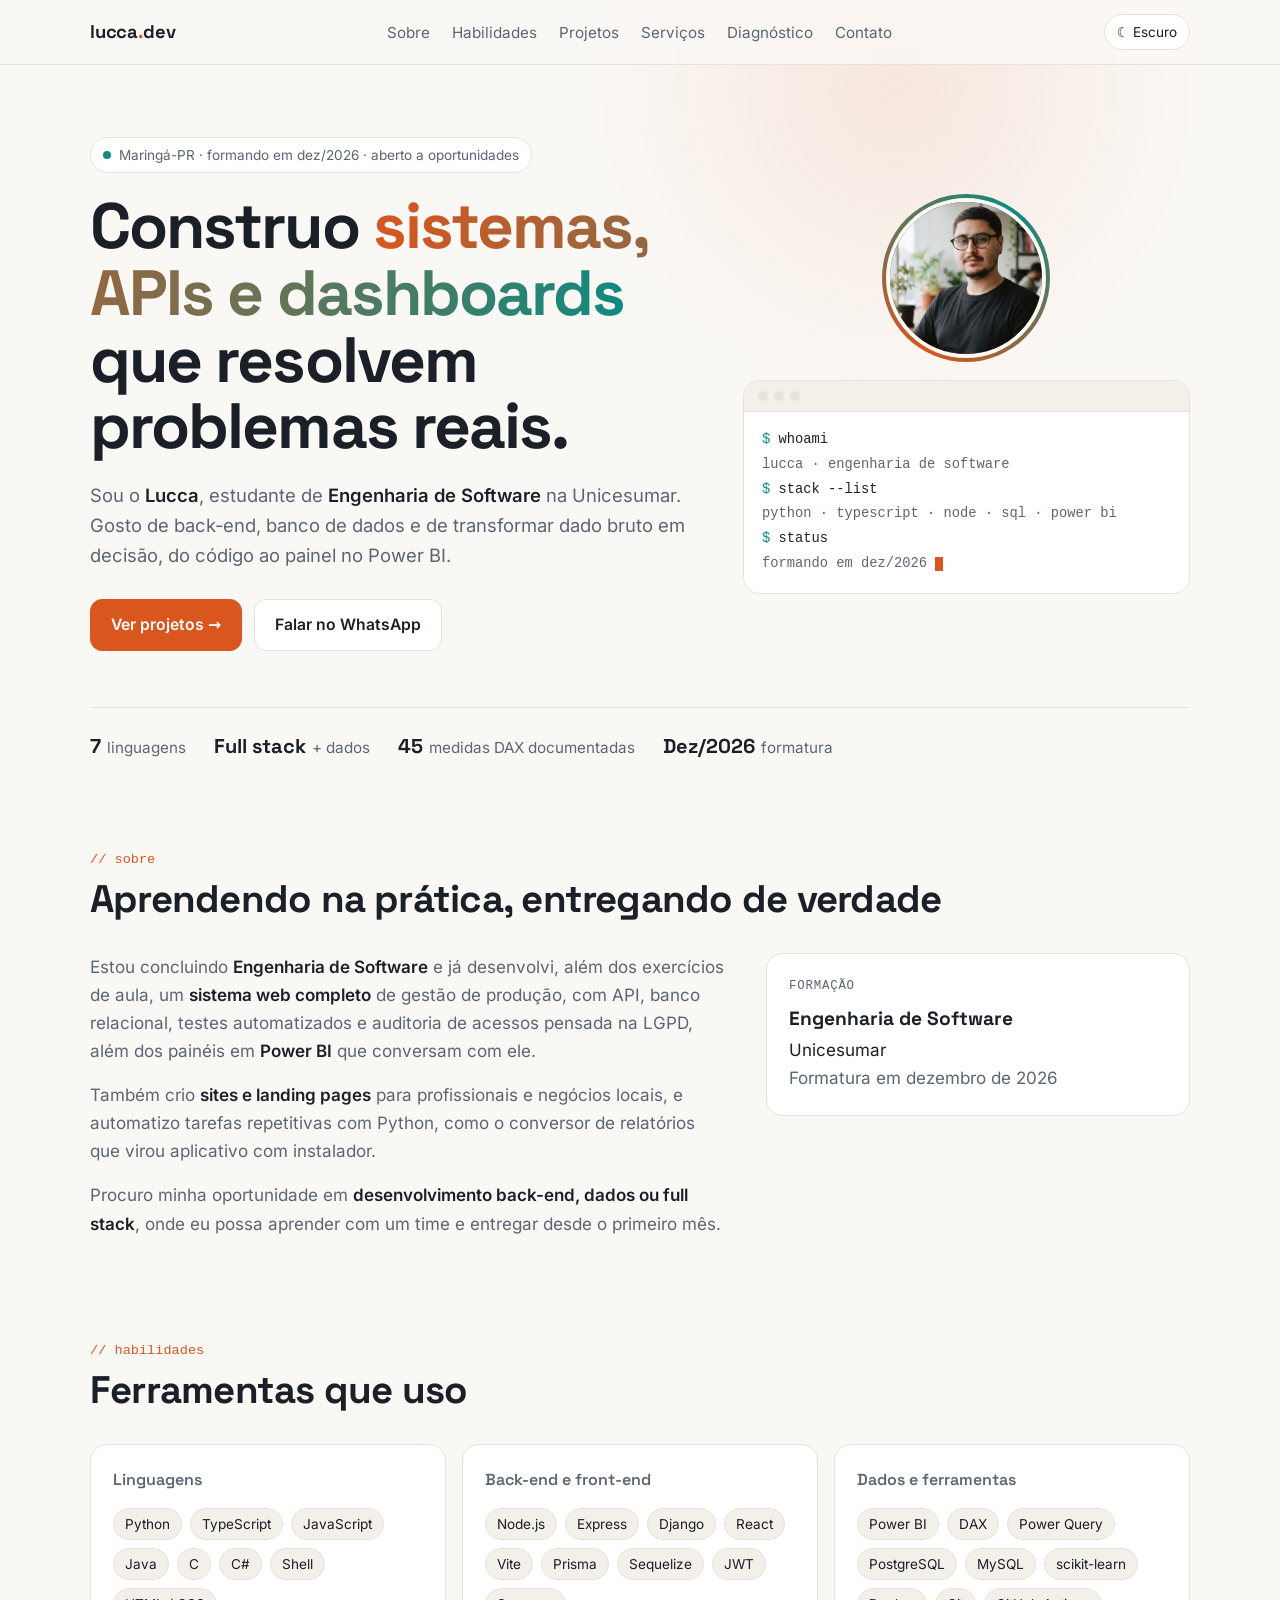
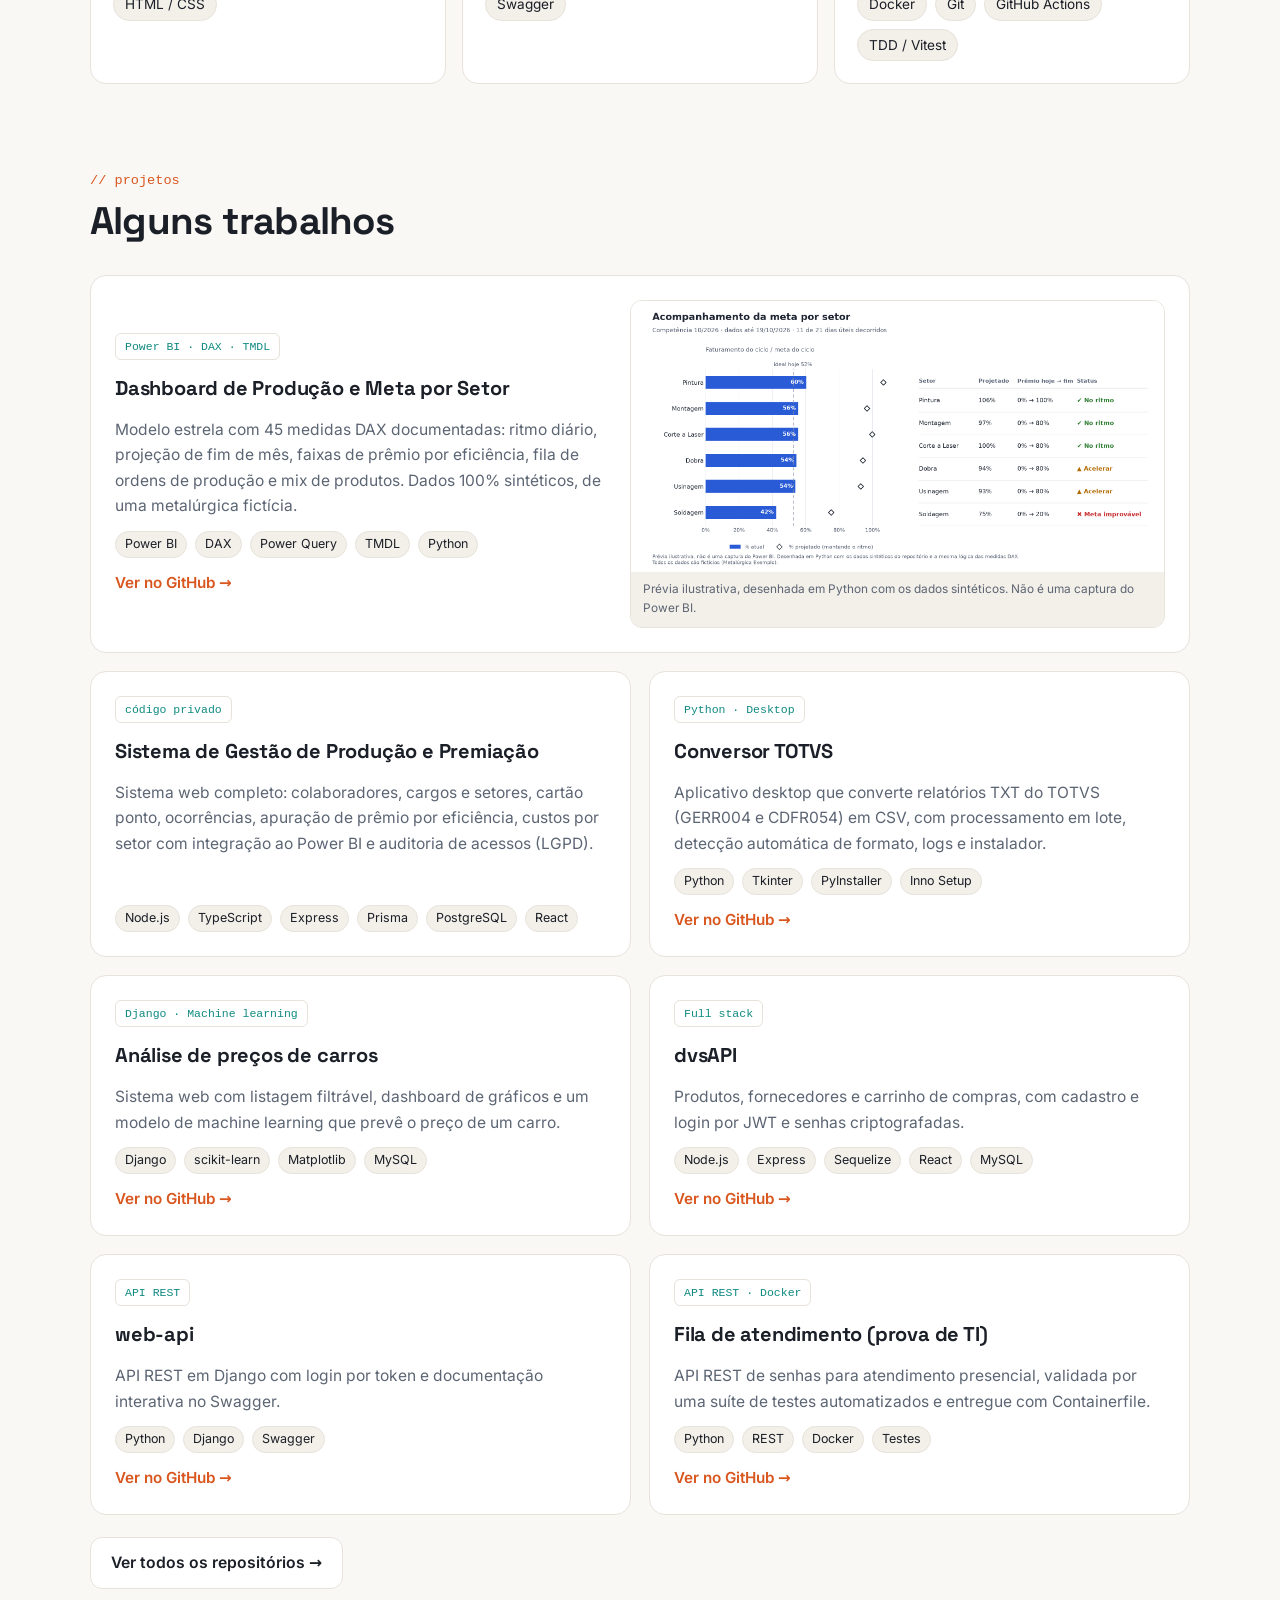
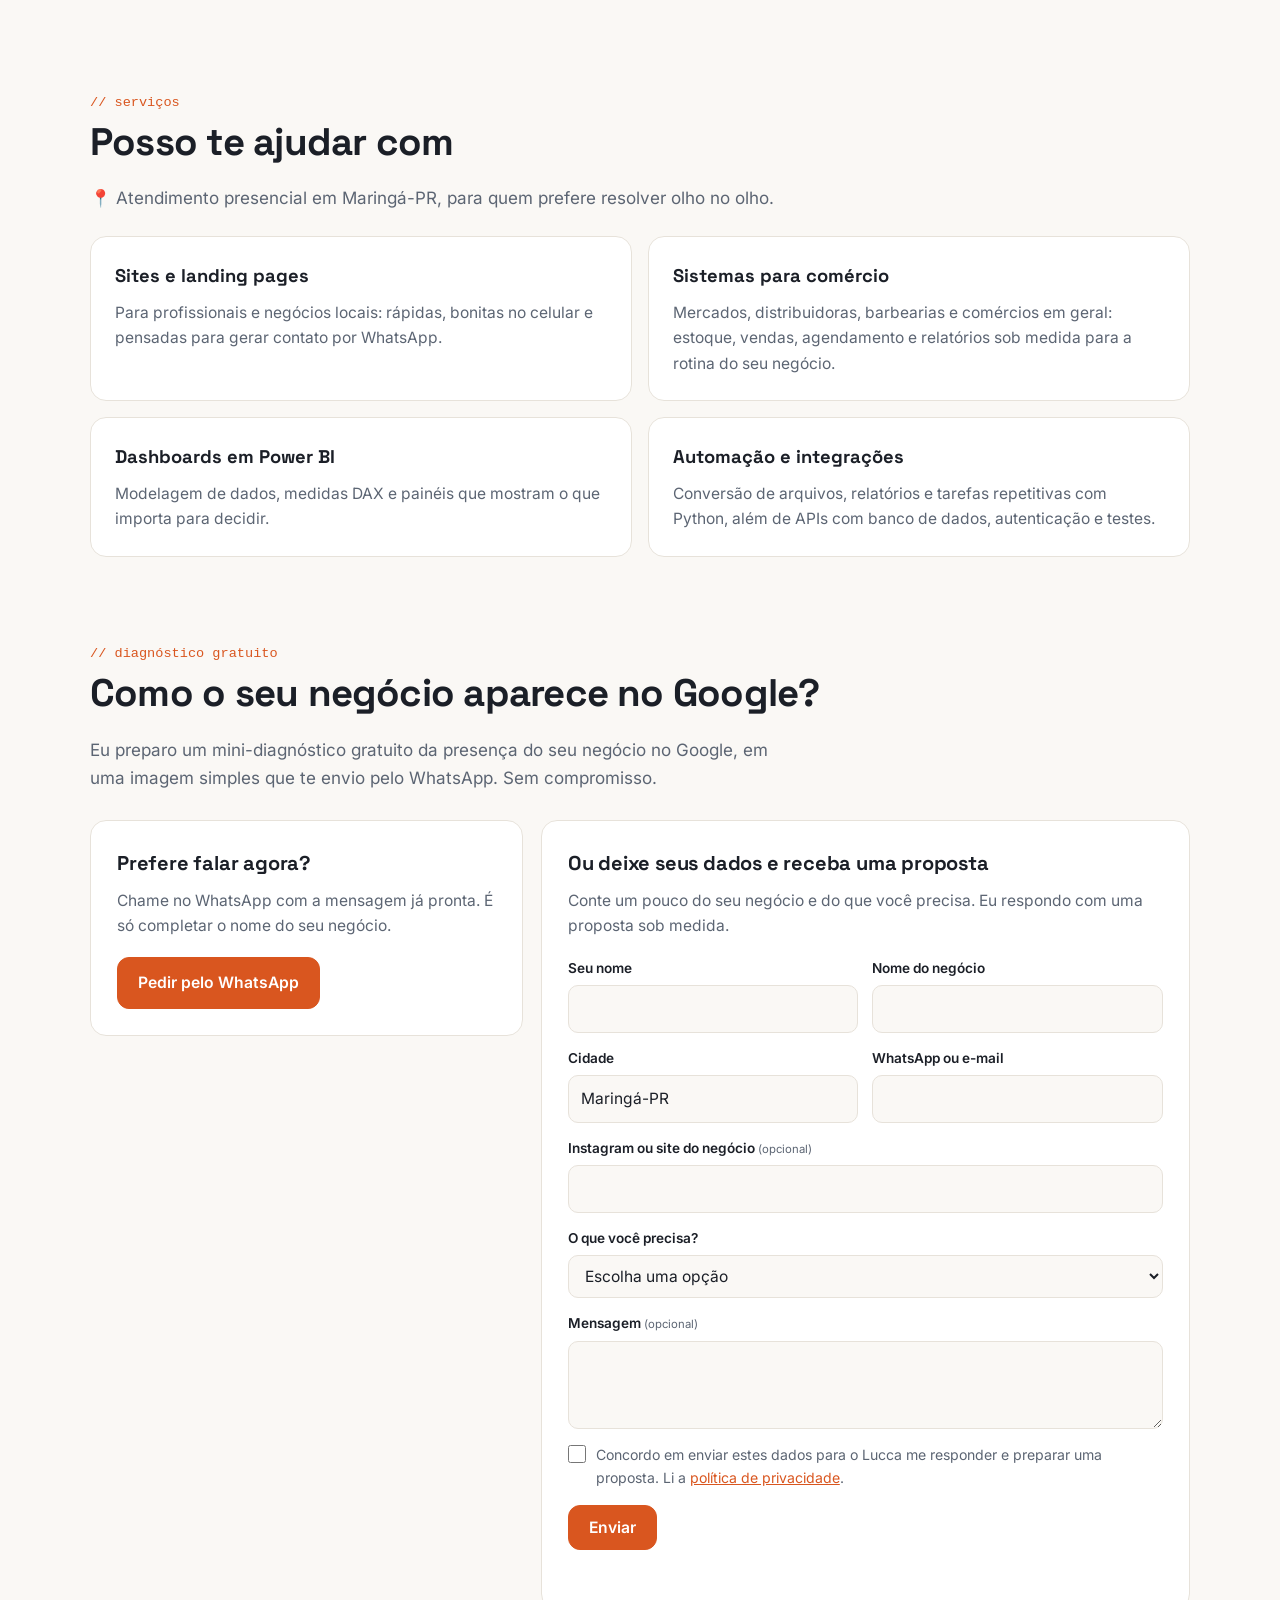
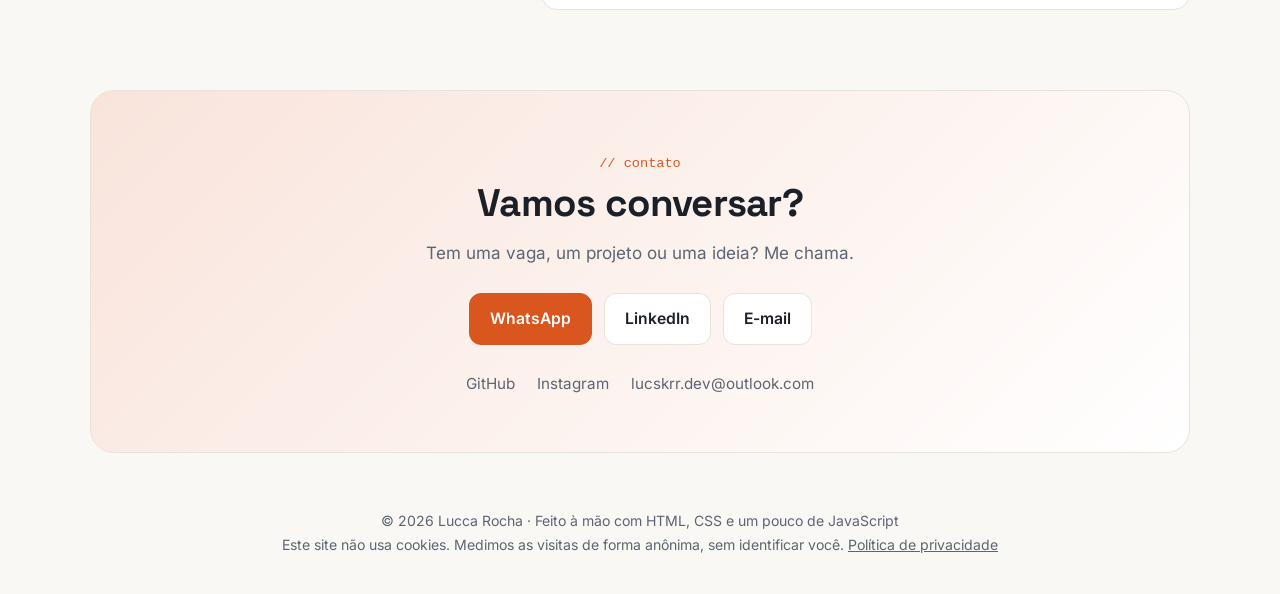
==== commit 401e109e: "Liga o formulário de proposta ao Formspree" ====
--- a/index.html
+++ b/index.html
@@ -235,7 +235,7 @@
             <p>Chame no WhatsApp com a mensagem já pronta. É só completar o nome do seu negócio.</p>
             <a class="btn primary" data-wa-diag data-goal="clique-diagnostico-whatsapp" href="https://wa.me/5541998861768" target="_blank" rel="noopener">Pedir pelo WhatsApp</a>
           </div>
-          <form class="diag-card" id="form-contato" method="post" action="" data-endpoint="" novalidate>
+          <form class="diag-card" id="form-contato" method="post" action="" data-endpoint="https://formspree.io/f/mjygdowa" novalidate>
             <h3>Ou deixe seus dados e receba uma proposta</h3>
             <p>Conte um pouco do seu negócio e do que você precisa. Eu respondo com uma proposta sob medida.</p>
             <div class="form-grid">
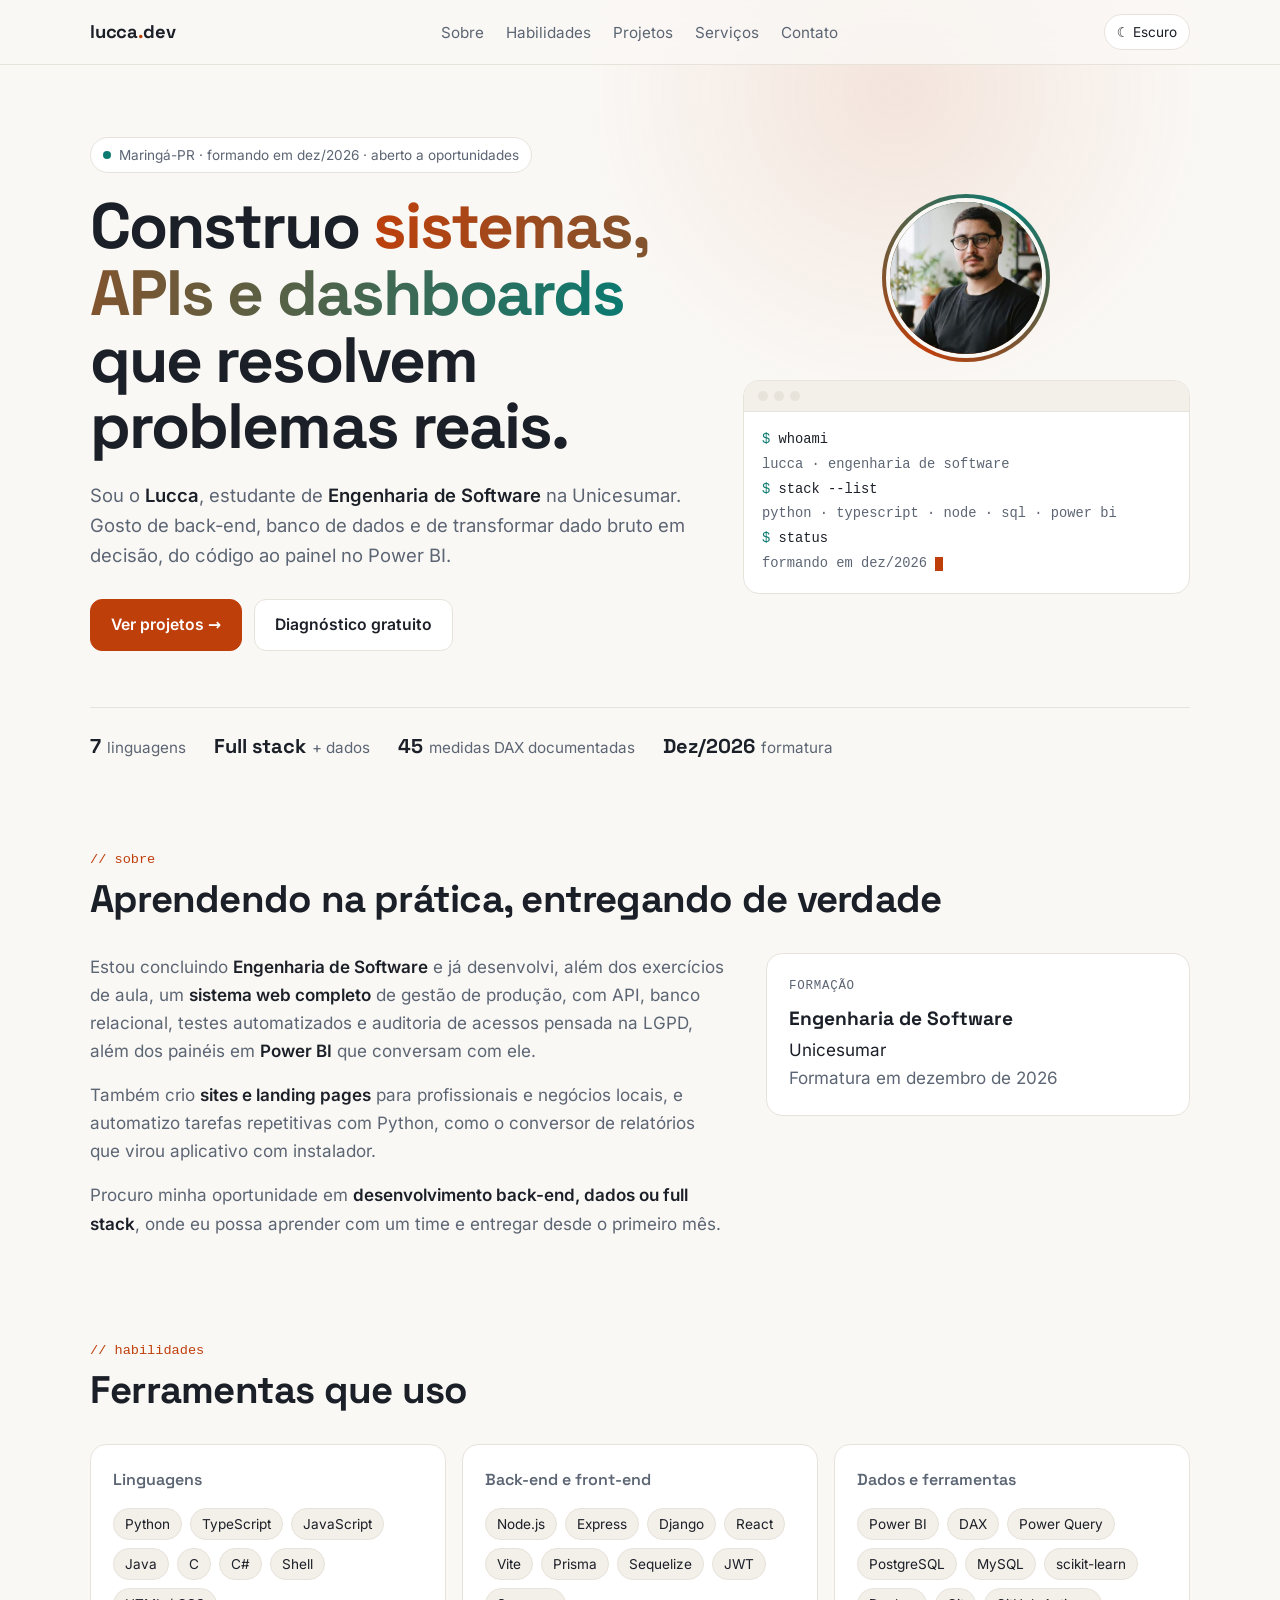
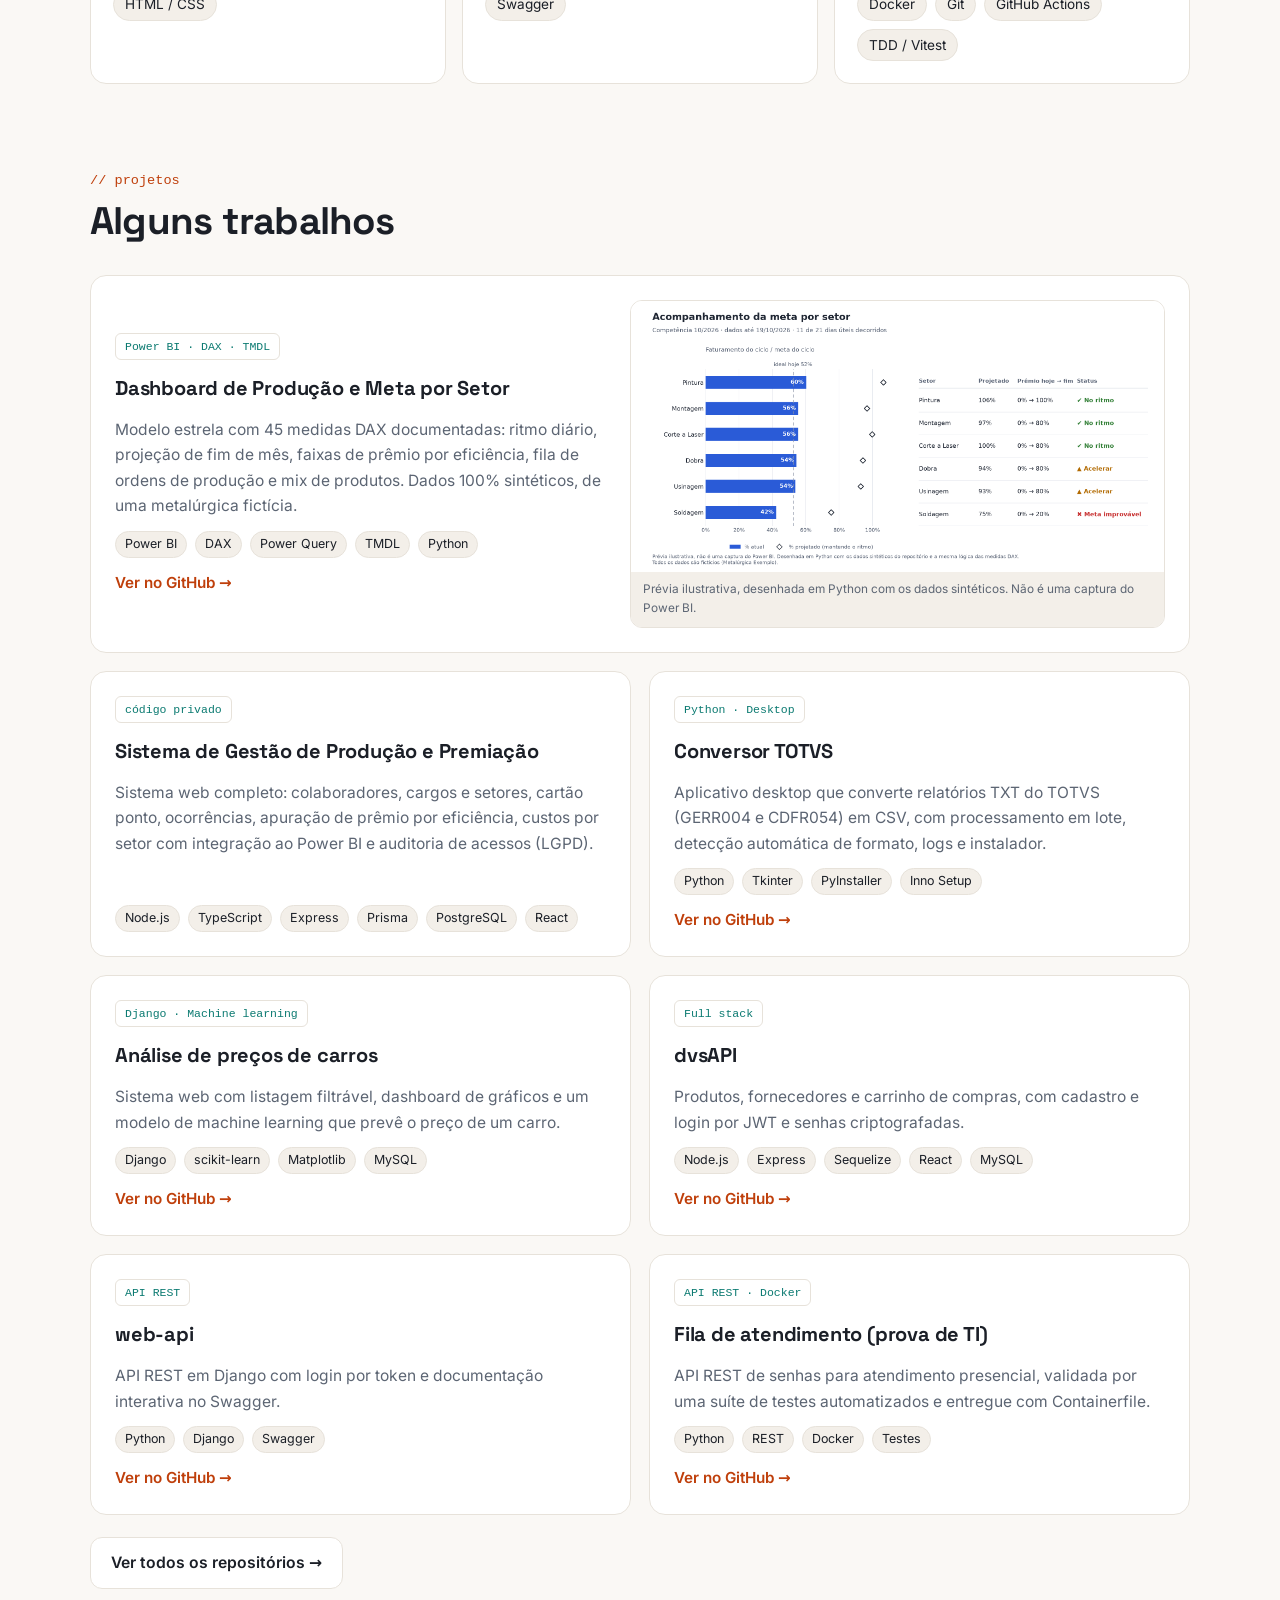
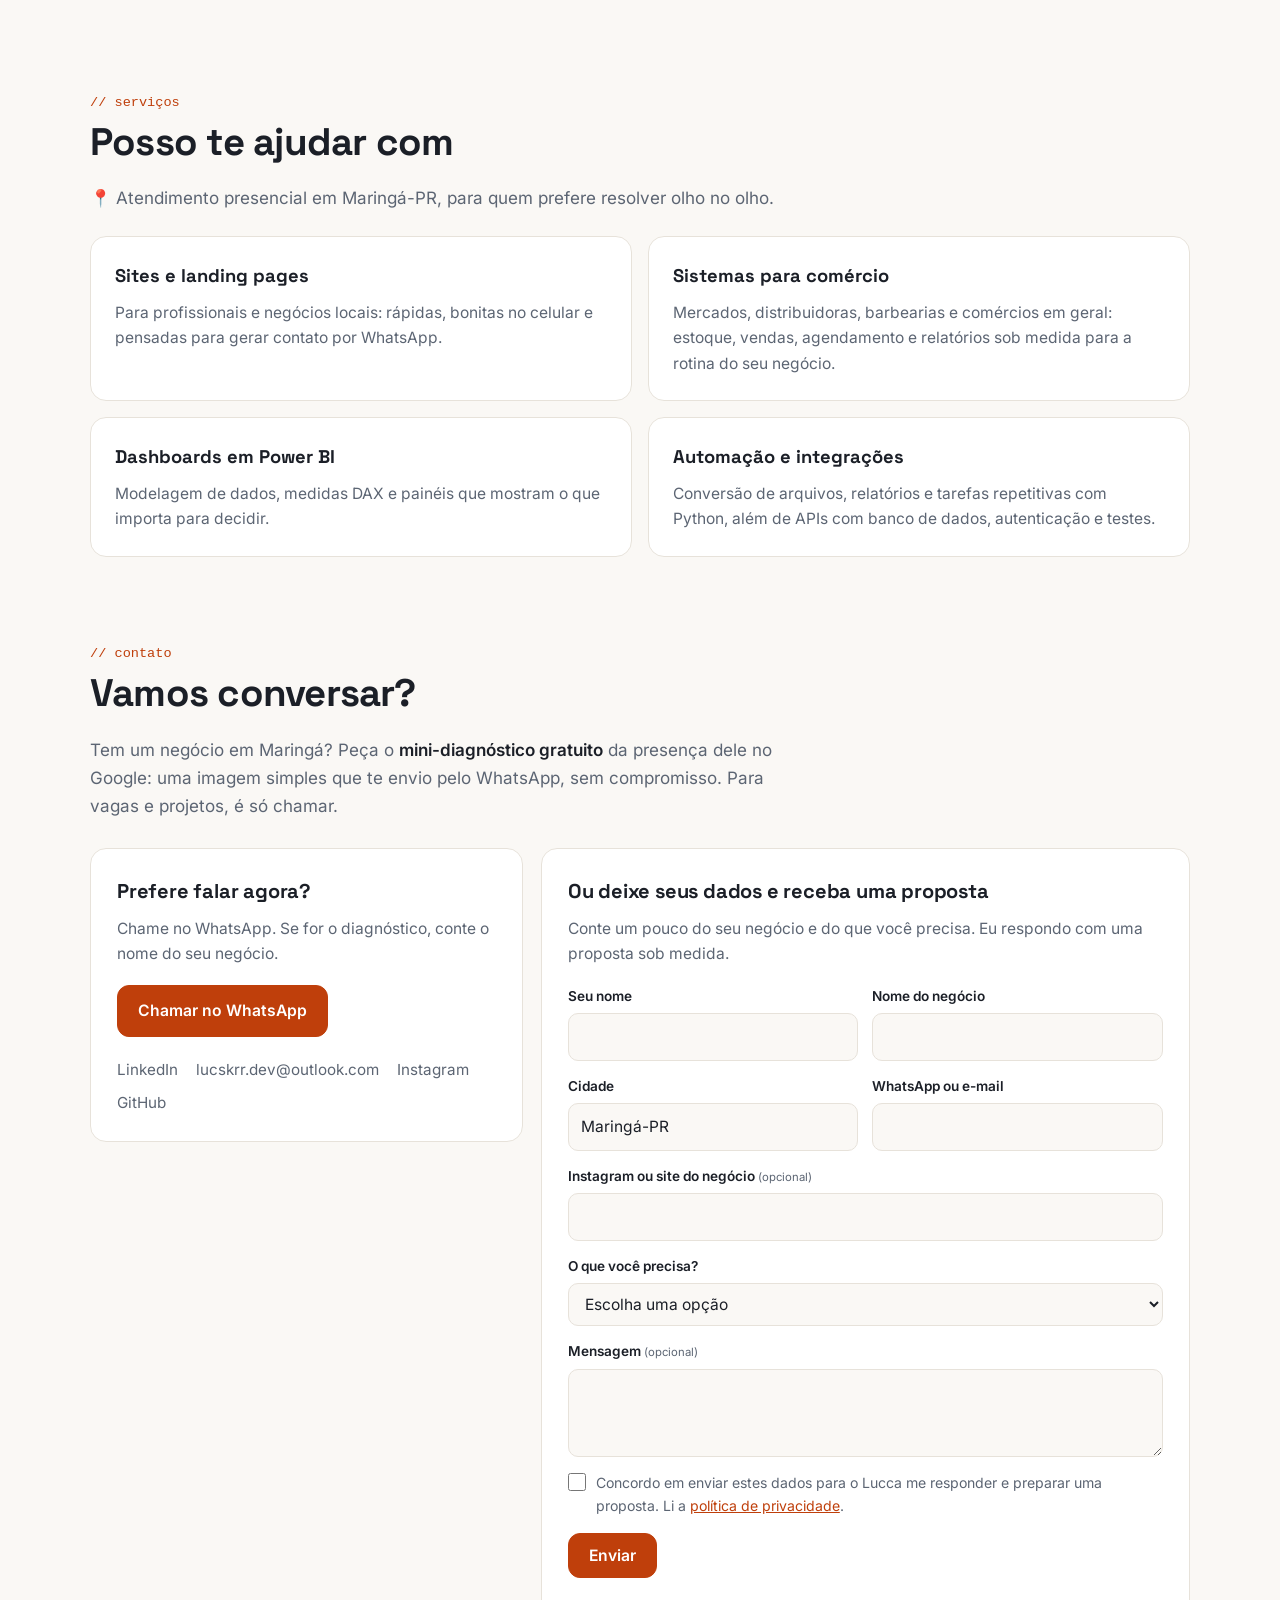
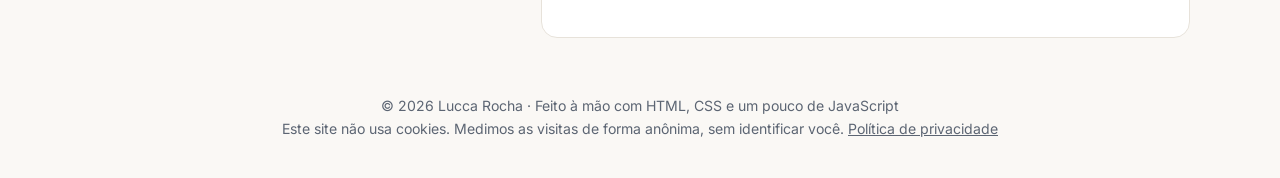
==== commit fb02d7d8: "Une diagnóstico e contato numa seção, um só botão de WhatsApp; corrige contraste e landmark" ====
--- a/index.html
+++ b/index.html
@@ -68,7 +68,6 @@
           <li><a href="#habilidades">Habilidades</a></li>
           <li><a href="#projetos">Projetos</a></li>
           <li><a href="#servicos">Serviços</a></li>
-          <li><a href="#diagnostico">Diagnóstico</a></li>
           <li><a href="#contato">Contato</a></li>
         </ul>
       </nav>
@@ -85,7 +84,7 @@
           <p class="lead">Sou o <strong>Lucca</strong>, estudante de <strong>Engenharia de Software</strong> na Unicesumar. Gosto de back-end, banco de dados e de transformar dado bruto em decisão, do código ao painel no Power BI.</p>
           <div class="cta">
             <a class="btn primary" href="#projetos">Ver projetos →</a>
-            <a class="btn" data-wa data-goal="clique-whatsapp-topo" href="https://wa.me/5541998861768" target="_blank" rel="noopener">Falar no WhatsApp</a>
+            <a class="btn" data-goal="clique-topo-diagnostico" href="#contato">Diagnóstico gratuito</a>
           </div>
         </div>
         <div class="hero-side">
@@ -118,12 +117,12 @@
             <p>Também crio <strong>sites e landing pages</strong> para profissionais e negócios locais, e automatizo tarefas repetitivas com Python, como o conversor de relatórios que virou aplicativo com instalador.</p>
             <p>Procuro minha oportunidade em <strong>desenvolvimento back-end, dados ou full stack</strong>, onde eu possa aprender com um time e entregar desde o primeiro mês.</p>
           </div>
-          <aside class="edu">
+          <div class="edu">
             <small>Formação</small>
             <strong>Engenharia de Software</strong>
             Unicesumar<br>
             <span style="color:var(--muted)">Formatura em dezembro de 2026</span>
-          </aside>
+          </div>
         </div>
       </div>
     </section>
@@ -225,15 +224,21 @@
       </div>
     </section>
 
-    <section id="diagnostico">
-      <div class="wrap">
-        <div class="sec-head reveal"><span class="tag">// diagnóstico gratuito</span><h2>Como o seu negócio aparece no Google?</h2></div>
-        <p class="sec-intro reveal">Eu preparo um mini-diagnóstico gratuito da presença do seu negócio no Google, em uma imagem simples que te envio pelo WhatsApp. Sem compromisso.</p>
+    <section id="contato">
+      <div class="wrap">
+        <div class="sec-head reveal"><span class="tag">// contato</span><h2>Vamos conversar?</h2></div>
+        <p class="sec-intro reveal">Tem um negócio em Maringá? Peça o <strong>mini-diagnóstico gratuito</strong> da presença dele no Google: uma imagem simples que te envio pelo WhatsApp, sem compromisso. Para vagas e projetos, é só chamar.</p>
         <div class="diag reveal" id="diag">
           <div class="diag-card">
             <h3>Prefere falar agora?</h3>
-            <p>Chame no WhatsApp com a mensagem já pronta. É só completar o nome do seu negócio.</p>
-            <a class="btn primary" data-wa-diag data-goal="clique-diagnostico-whatsapp" href="https://wa.me/5541998861768" target="_blank" rel="noopener">Pedir pelo WhatsApp</a>
+            <p>Chame no WhatsApp. Se for o diagnóstico, conte o nome do seu negócio.</p>
+            <a class="btn primary" data-wa data-goal="clique-whatsapp-contato" href="https://wa.me/5541998861768" target="_blank" rel="noopener">Chamar no WhatsApp</a>
+            <ul class="canais" aria-label="Outros canais">
+              <li><a data-goal="clique-linkedin" href="https://www.linkedin.com/in/lucca-rocha/" target="_blank" rel="noopener">LinkedIn</a></li>
+              <li><a data-goal="clique-email" href="mailto:lucskrr.dev@outlook.com">lucskrr.dev@outlook.com</a></li>
+              <li><a href="https://www.instagram.com/lucskrr" target="_blank" rel="noopener">Instagram</a></li>
+              <li><a href="https://github.com/Lucskrr" target="_blank" rel="noopener">GitHub</a></li>
+            </ul>
           </div>
           <form class="diag-card" id="form-contato" method="post" action="" data-endpoint="https://formspree.io/f/mjygdowa" novalidate>
             <h3>Ou deixe seus dados e receba uma proposta</h3>
@@ -267,26 +272,6 @@
         </div>
       </div>
     </section>
-
-    <section id="contato">
-      <div class="wrap">
-        <div class="contact reveal">
-          <span class="tag" style="font-family:var(--font-mono);color:var(--accent);font-size:.85rem">// contato</span>
-          <h2>Vamos conversar?</h2>
-          <p>Tem uma vaga, um projeto ou uma ideia? Me chama.</p>
-          <div class="cta">
-            <a class="btn primary" data-wa data-goal="clique-whatsapp-contato" href="https://wa.me/5541998861768" target="_blank" rel="noopener">WhatsApp</a>
-            <a class="btn" data-goal="clique-linkedin" href="https://www.linkedin.com/in/lucca-rocha/" target="_blank" rel="noopener">LinkedIn</a>
-            <a class="btn" data-goal="clique-email" href="mailto:lucskrr.dev@outlook.com">E-mail</a>
-          </div>
-          <div class="links">
-            <a href="https://github.com/Lucskrr" target="_blank" rel="noopener">GitHub</a>
-            <a href="https://www.instagram.com/lucskrr" target="_blank" rel="noopener">Instagram</a>
-            <a href="mailto:lucskrr.dev@outlook.com">lucskrr.dev@outlook.com</a>
-          </div>
-        </div>
-      </div>
-    </section>
   </main>
 
   <footer><div class="wrap">© 2026 Lucca Rocha · Feito à mão com HTML, CSS e um pouco de JavaScript<br>Este site não usa cookies. Medimos as visitas de forma anônima, sem identificar você. <a href="privacidade.html">Política de privacidade</a></div></footer>
--- a/assets/style.css
+++ b/assets/style.css
@@ -9,6 +9,7 @@
   --accent-2: #4fd1c5;
   --on-accent: #0f1217;
   --glow: rgba(255, 143, 90, 0.14);
+  --erro: #ff7b7f;
   --radius: 16px;
   --font-title: "Space Grotesk", system-ui, sans-serif;
   --font-body: "Inter", system-ui, -apple-system, "Segoe UI", sans-serif;
@@ -23,10 +24,11 @@
     --border: #e7e2da;
     --text: #1b1f27;
     --muted: #5c6573;
-    --accent: #d9561f;
-    --accent-2: #0f8a80;
+    --accent: #bf3f0b;
+    --accent-2: #0b7a71;
     --on-accent: #ffffff;
-    --glow: rgba(217, 86, 31, 0.1);
+    --glow: rgba(191, 63, 11, 0.1);
+    --erro: #c62828;
   }
 }
 
@@ -37,10 +39,11 @@
   --border: #e7e2da;
   --text: #1b1f27;
   --muted: #5c6573;
-  --accent: #d9561f;
-  --accent-2: #0f8a80;
+  --accent: #bf3f0b;
+  --accent-2: #0b7a71;
   --on-accent: #ffffff;
-  --glow: rgba(217, 86, 31, 0.1);
+  --glow: rgba(191, 63, 11, 0.1);
+  --erro: #c62828;
 }
 
 * { box-sizing: border-box; }
@@ -180,17 +183,6 @@
 .service { background: var(--surface); border: 1px solid var(--border); border-radius: var(--radius); padding: 24px; }
 .service h3 { font-family: var(--font-title); font-size: 1.15rem; margin: 0 0 8px; }
 .service p { margin: 0; color: var(--muted); font-size: 0.97rem; }
-
-/* contato */
-.contact {
-  background: linear-gradient(135deg, color-mix(in srgb, var(--accent) 16%, var(--surface)), var(--surface));
-  border: 1px solid var(--border); border-radius: 24px; padding: clamp(28px, 5vw, 56px); text-align: center;
-}
-.contact p { color: var(--muted); max-width: 52ch; margin: 14px auto 26px; }
-.contact .cta { justify-content: center; }
-.links { display: flex; flex-wrap: wrap; justify-content: center; gap: 8px 22px; margin-top: 26px; font-size: 0.95rem; }
-.links a { color: var(--muted); text-decoration: none; }
-.links a:hover { color: var(--accent); }
 
 footer { padding: 48px 0 40px; color: var(--muted); font-size: 0.88rem; text-align: center; }
 
@@ -239,7 +231,7 @@
 .hp { position: absolute; left: -9999px; width: 1px; height: 1px; overflow: hidden; }
 .form-status { min-height: 1.4em; font-size: 0.92rem; margin-top: 12px; }
 .form-status.ok { color: var(--accent-2); }
-.form-status.erro { color: #e5484d; }
+.form-status.erro { color: var(--erro); }
 button.btn { cursor: pointer; font-family: inherit; }
 button.btn:disabled { opacity: 0.6; cursor: wait; transform: none; }
 
@@ -257,3 +249,9 @@
   .diag { grid-template-columns: 1fr; }
   .form-grid { grid-template-columns: 1fr; }
 }
+
+/* canais de contato dentro do cartão */
+.canais { list-style: none; display: flex; flex-wrap: wrap; gap: 8px 18px; margin: 20px 0 0; padding: 0; font-size: 0.95rem; }
+.canais a { color: var(--muted); text-decoration: none; }
+.canais a:hover { color: var(--accent); text-decoration: underline; }
+.sec-intro strong { color: var(--text); font-weight: 600; }
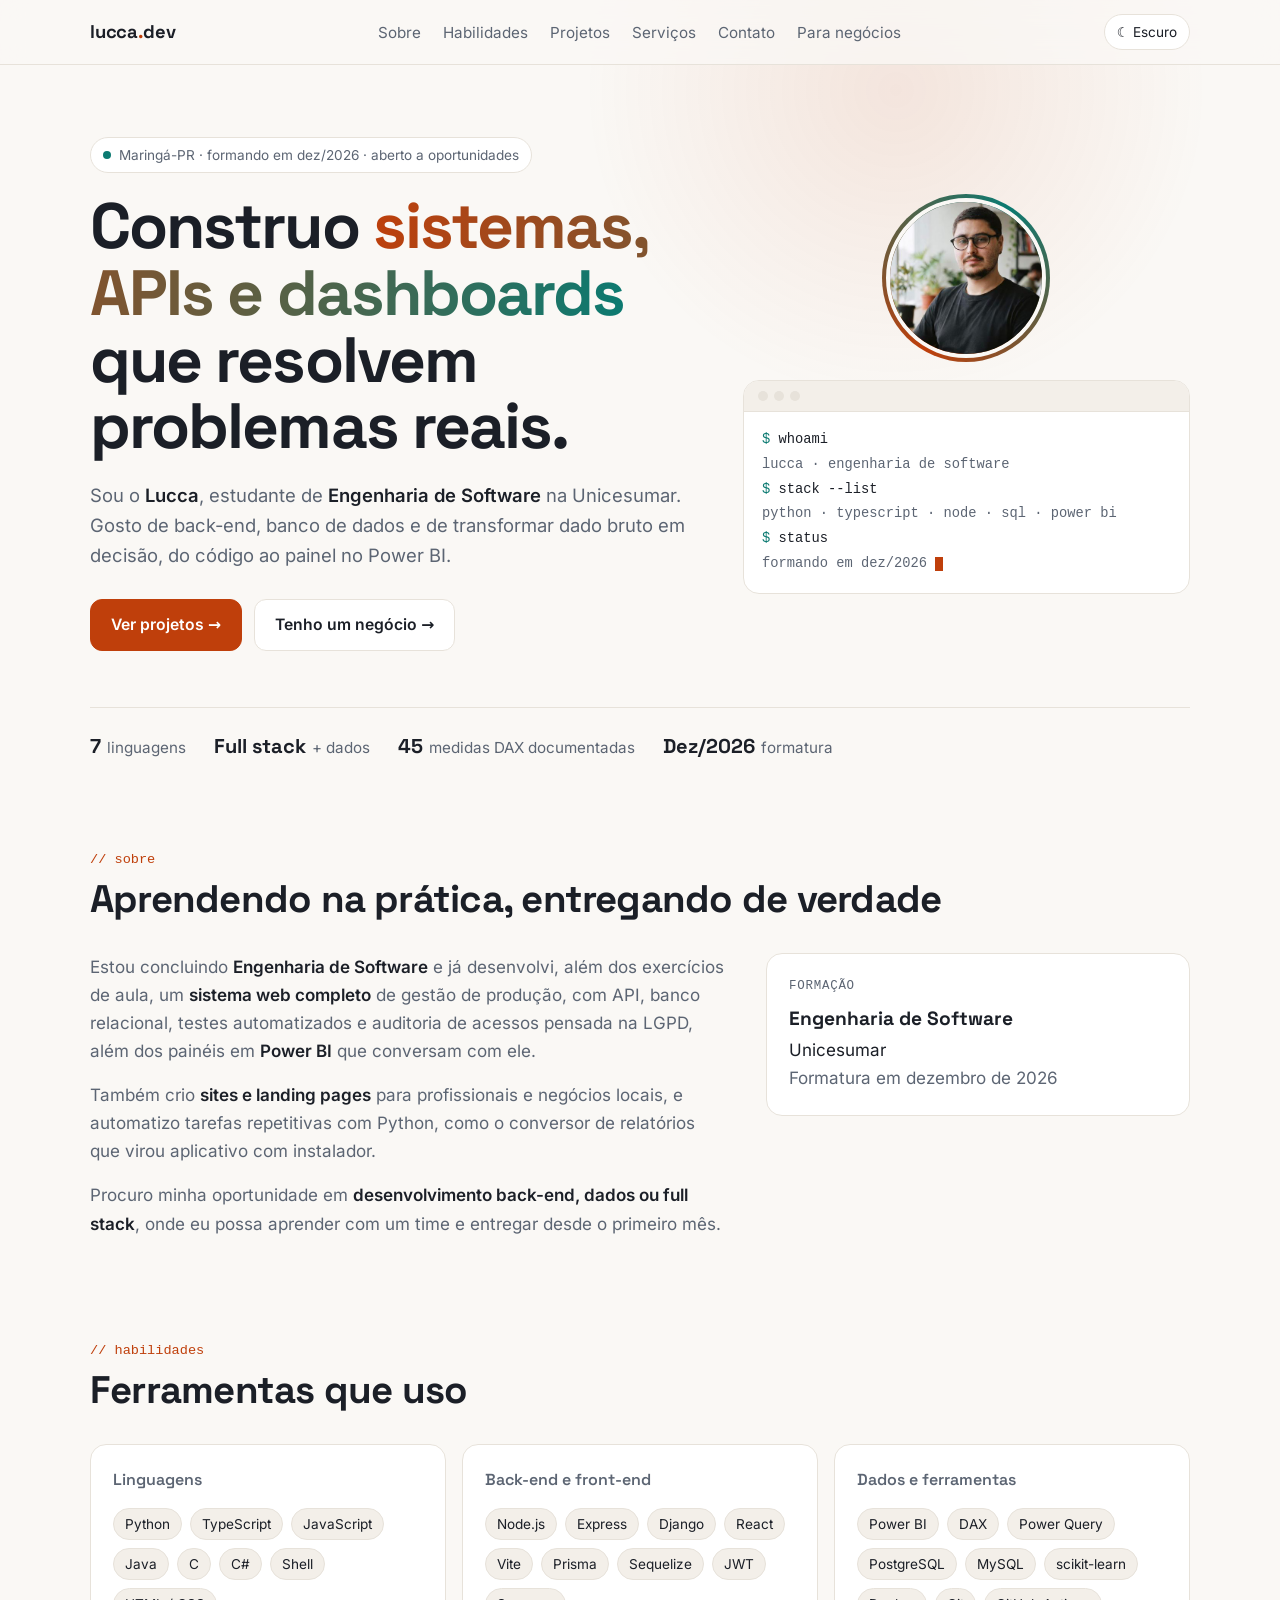
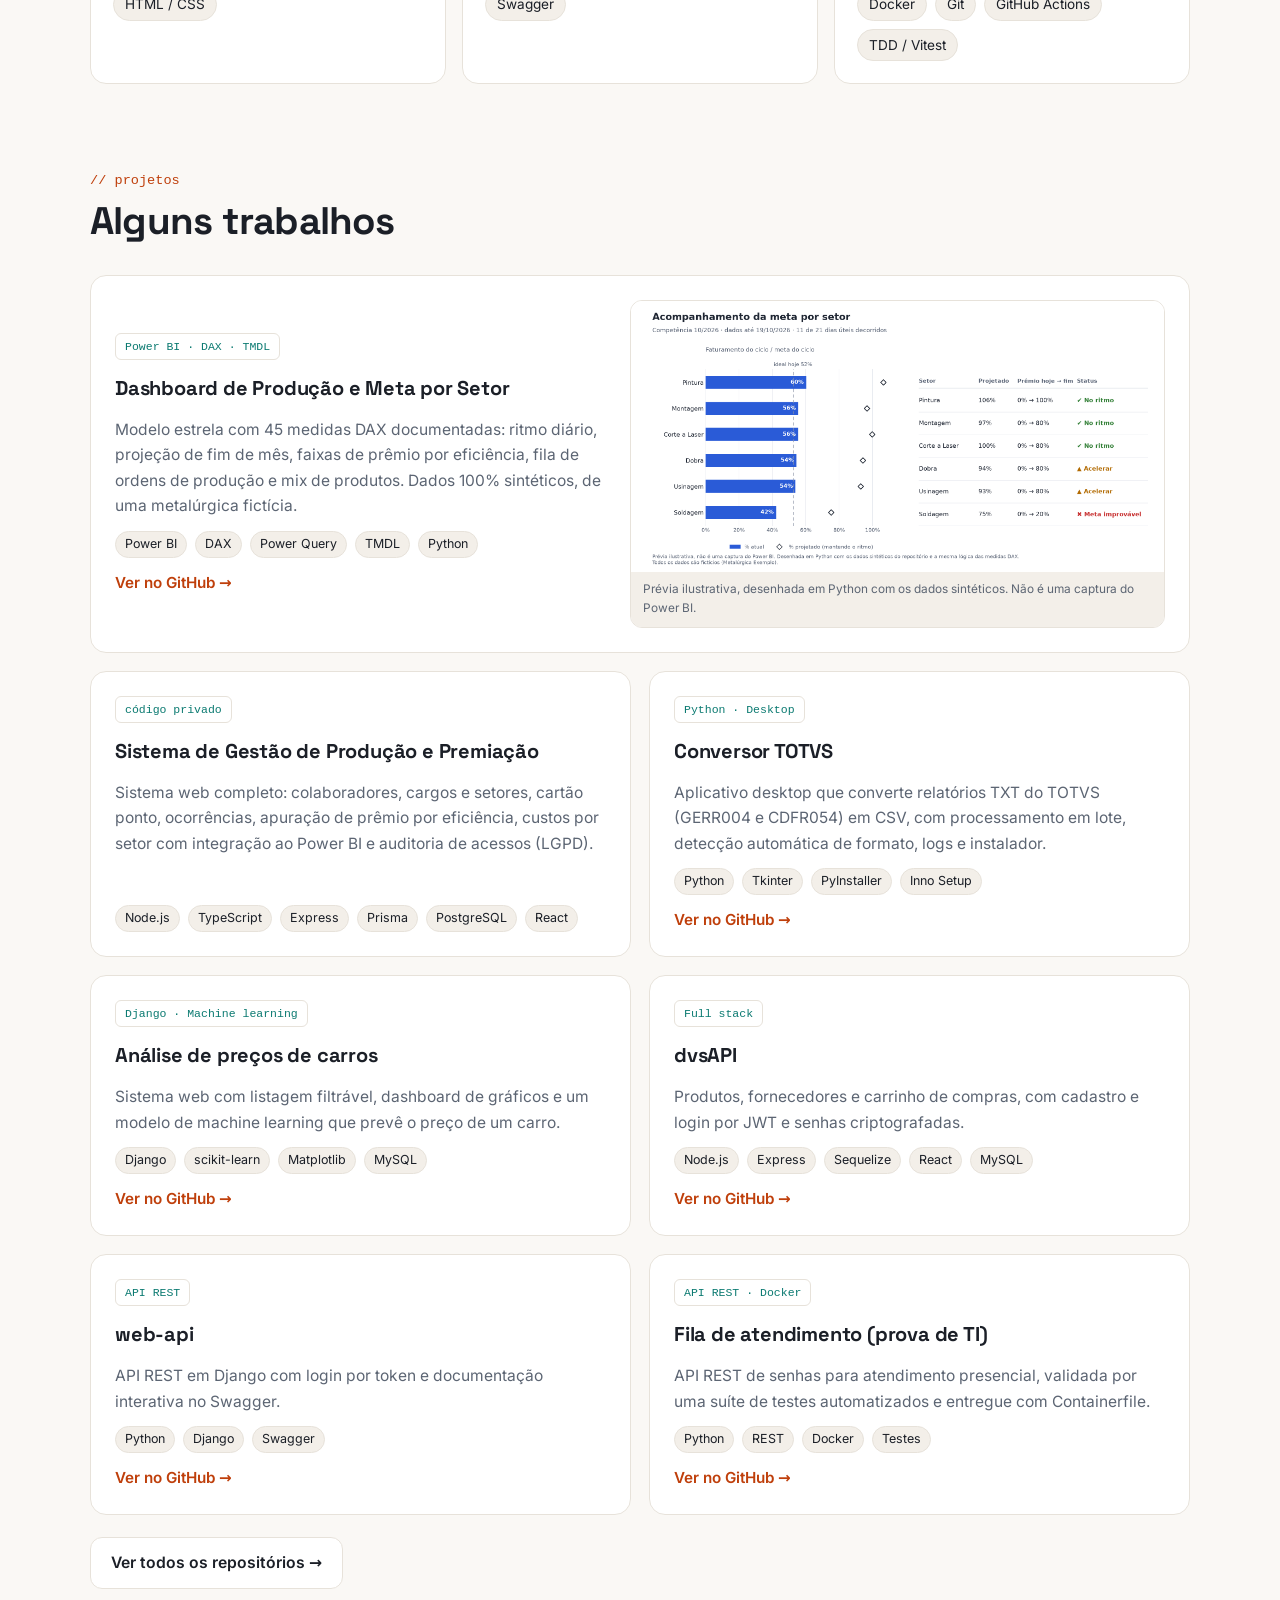
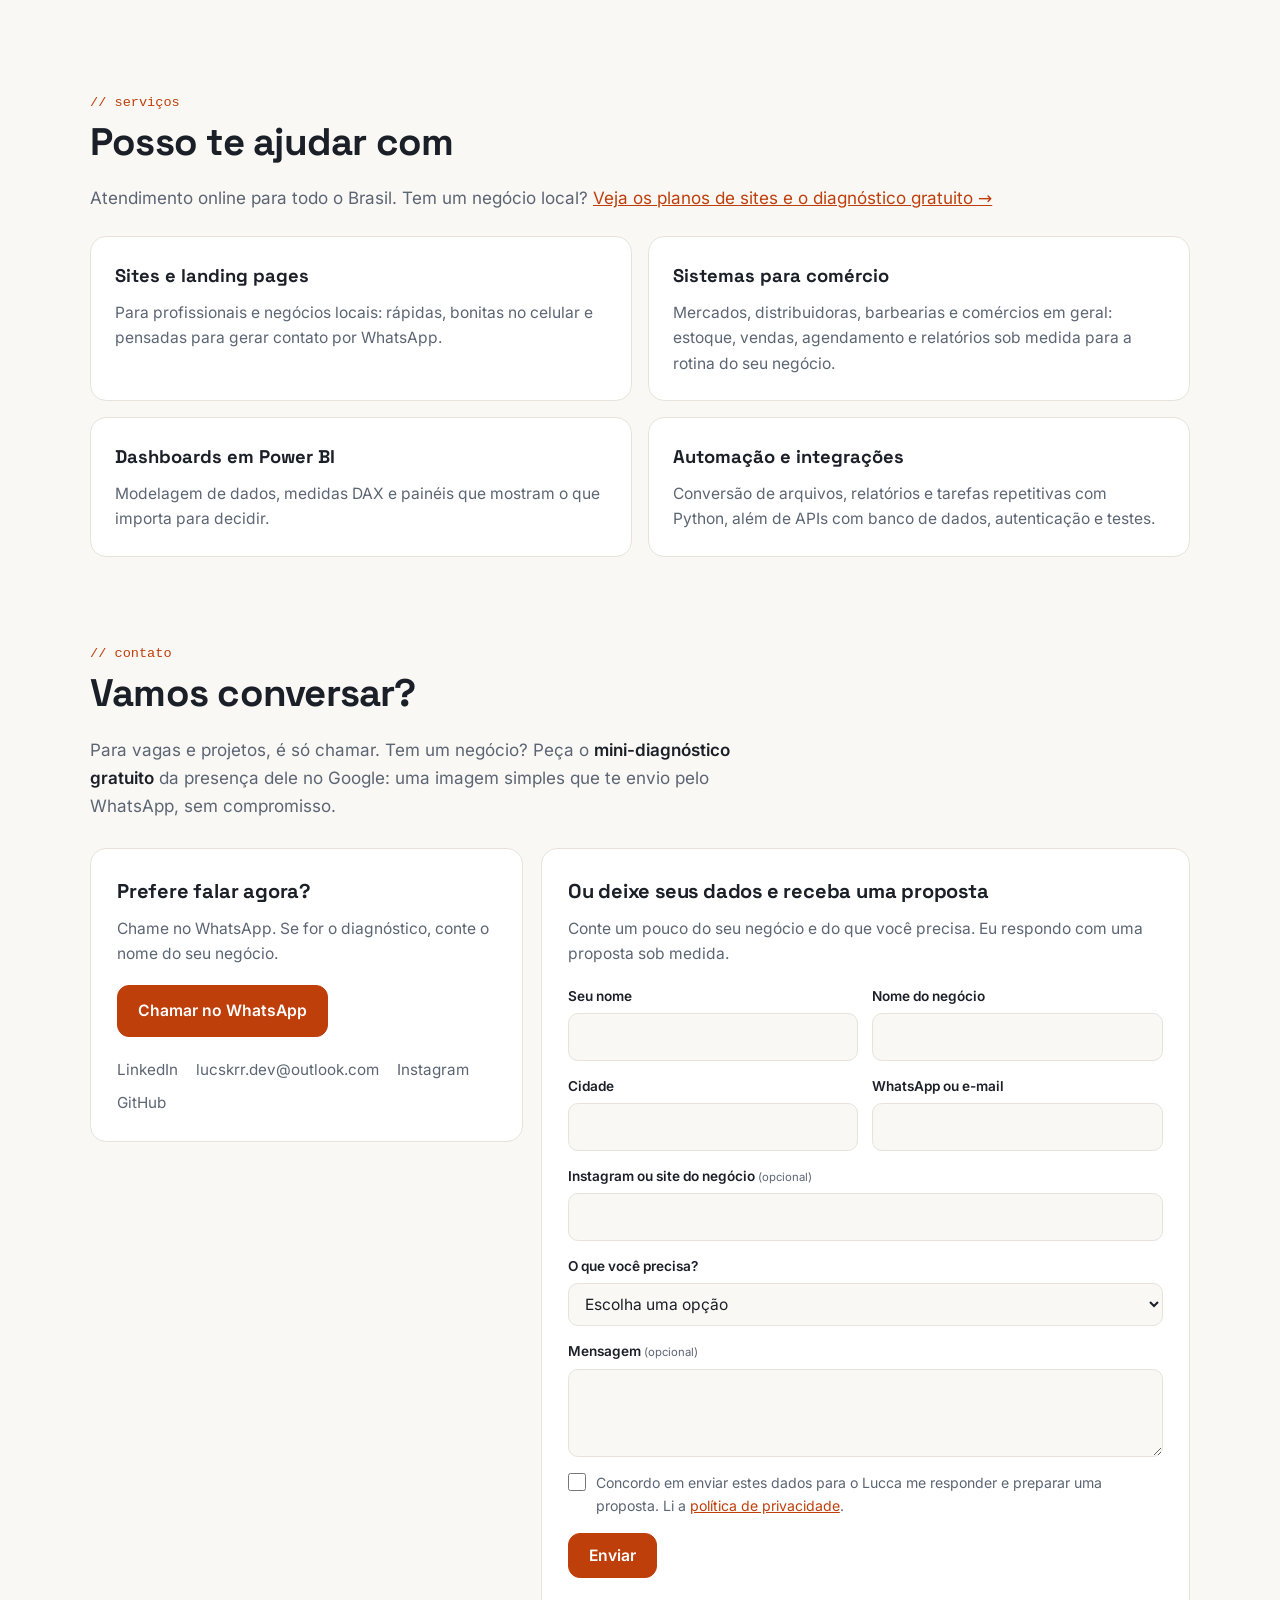
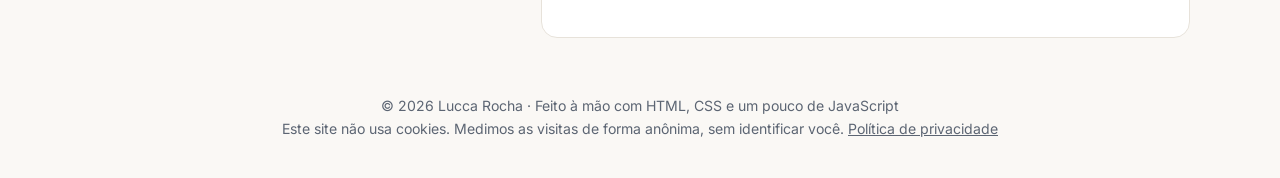
==== commit 8972ea1d: "Página de sites para negócios locais e ajustes do portfólio" ====
--- a/index.html
+++ b/index.html
@@ -10,7 +10,7 @@
   <link rel="canonical" href="https://lucskrr.github.io/">
   <meta name="theme-color" content="#0f1217">
   <meta property="og:title" content="Lucca Rocha · Desenvolvedor de software em Maringá-PR">
-  <meta property="og:description" content="Sistemas para comércio, sites, dashboards em Power BI e automação. Atendimento presencial em Maringá-PR.">
+  <meta property="og:description" content="Sistemas para comércio, sites, dashboards em Power BI e automação. Atendimento online para todo o Brasil.">
   <meta property="og:type" content="website">
   <meta property="og:url" content="https://lucskrr.github.io/">
   <meta property="og:locale" content="pt_BR">
@@ -46,7 +46,7 @@
         "url": "https://lucskrr.github.io/",
         "image": "https://lucskrr.github.io/assets/og.png",
         "founder": { "@id": "https://lucskrr.github.io/#lucca" },
-        "areaServed": { "@type": "City", "name": "Maringá" },
+        "areaServed": { "@type": "Country", "name": "Brasil" },
         "address": { "@type": "PostalAddress", "addressLocality": "Maringá", "addressRegion": "PR", "addressCountry": "BR" },
         "description": "Sites e landing pages, sistemas para comércio, dashboards em Power BI e automação com Python."
       }
@@ -69,6 +69,7 @@
           <li><a href="#projetos">Projetos</a></li>
           <li><a href="#servicos">Serviços</a></li>
           <li><a href="#contato">Contato</a></li>
+          <li><a href="sites.html">Para negócios</a></li>
         </ul>
       </nav>
       <button class="theme-btn" id="tema" type="button" aria-label="Alternar tema claro e escuro">Tema</button>
@@ -84,7 +85,7 @@
           <p class="lead">Sou o <strong>Lucca</strong>, estudante de <strong>Engenharia de Software</strong> na Unicesumar. Gosto de back-end, banco de dados e de transformar dado bruto em decisão, do código ao painel no Power BI.</p>
           <div class="cta">
             <a class="btn primary" href="#projetos">Ver projetos →</a>
-            <a class="btn" data-goal="clique-topo-diagnostico" href="#contato">Diagnóstico gratuito</a>
+            <a class="btn" data-goal="clique-topo-negocios" href="sites.html">Tenho um negócio →</a>
           </div>
         </div>
         <div class="hero-side">
@@ -214,7 +215,7 @@
     <section id="servicos">
       <div class="wrap">
         <div class="sec-head reveal"><span class="tag">// serviços</span><h2>Posso te ajudar com</h2></div>
-        <p class="reveal" style="color:var(--muted);margin:-12px 0 24px">📍 Atendimento presencial em Maringá-PR, para quem prefere resolver olho no olho.</p>
+        <p class="reveal" style="color:var(--muted);margin:-12px 0 24px">Atendimento online para todo o Brasil. Tem um negócio local? <a data-goal="clique-servicos-negocios" href="sites.html" style="color:var(--accent)">Veja os planos de sites e o diagnóstico gratuito →</a></p>
         <div class="services reveal">
           <div class="service"><h3>Sites e landing pages</h3><p>Para profissionais e negócios locais: rápidas, bonitas no celular e pensadas para gerar contato por WhatsApp.</p></div>
           <div class="service"><h3>Sistemas para comércio</h3><p>Mercados, distribuidoras, barbearias e comércios em geral: estoque, vendas, agendamento e relatórios sob medida para a rotina do seu negócio.</p></div>
@@ -227,7 +228,7 @@
     <section id="contato">
       <div class="wrap">
         <div class="sec-head reveal"><span class="tag">// contato</span><h2>Vamos conversar?</h2></div>
-        <p class="sec-intro reveal">Tem um negócio em Maringá? Peça o <strong>mini-diagnóstico gratuito</strong> da presença dele no Google: uma imagem simples que te envio pelo WhatsApp, sem compromisso. Para vagas e projetos, é só chamar.</p>
+        <p class="sec-intro reveal">Para vagas e projetos, é só chamar. Tem um negócio? Peça o <strong>mini-diagnóstico gratuito</strong> da presença dele no Google: uma imagem simples que te envio pelo WhatsApp, sem compromisso.</p>
         <div class="diag reveal" id="diag">
           <div class="diag-card">
             <h3>Prefere falar agora?</h3>
@@ -246,7 +247,7 @@
             <div class="form-grid">
               <div class="field"><label for="f-nome">Seu nome</label><input id="f-nome" name="nome" type="text" autocomplete="name" required maxlength="80"></div>
               <div class="field"><label for="f-negocio">Nome do negócio</label><input id="f-negocio" name="negocio" type="text" required maxlength="80"></div>
-              <div class="field"><label for="f-cidade">Cidade</label><input id="f-cidade" name="cidade" type="text" value="Maringá-PR" required maxlength="60"></div>
+              <div class="field"><label for="f-cidade">Cidade</label><input id="f-cidade" name="cidade" type="text" autocomplete="address-level2" required maxlength="60"></div>
               <div class="field"><label for="f-contato">WhatsApp ou e-mail</label><input id="f-contato" name="contato" type="text" autocomplete="off" required maxlength="80"></div>
               <div class="field full"><label for="f-presenca">Instagram ou site do negócio <small>(opcional)</small></label><input id="f-presenca" name="presenca" type="text" maxlength="120"></div>
               <div class="field full"><label for="f-interesse">O que você precisa?</label>
--- a/assets/style.css
+++ b/assets/style.css
@@ -255,3 +255,90 @@
 .canais a { color: var(--muted); text-decoration: none; }
 .canais a:hover { color: var(--accent); text-decoration: underline; }
 .sec-intro strong { color: var(--text); font-weight: 600; }
+
+/* página de sites para negócios */
+.hero-note { color: var(--muted); font-size: 0.9rem; margin: 16px 0 0; }
+.diag-exemplo {
+  margin: 0; background: var(--surface); border: 1px solid var(--border); border-radius: var(--radius);
+  padding: 22px; box-shadow: 0 18px 50px -24px var(--glow);
+}
+.de-top { display: grid; gap: 2px; padding-bottom: 14px; border-bottom: 1px solid var(--border); }
+.de-top small { font-family: var(--font-mono); font-size: 0.74rem; text-transform: uppercase; letter-spacing: 0.06em; color: var(--muted); }
+.de-top strong { font-family: var(--font-title); font-size: 1.3rem; }
+.de-placar { color: var(--muted); font-size: 0.92rem; }
+.de-placar b { color: var(--accent); font-family: var(--font-title); font-size: 1.4rem; margin-right: 4px; }
+.de-lista { list-style: none; margin: 14px 0; padding: 0; display: grid; gap: 10px; font-size: 0.94rem; }
+.de-lista li { display: flex; align-items: center; gap: 10px; }
+.st { font-family: var(--font-mono); font-size: 0.68rem; font-weight: 700; padding: 2px 7px; border-radius: 6px; min-width: 66px; text-align: center; border: 1px solid; }
+.st.ok { color: var(--accent-2); border-color: color-mix(in srgb, var(--accent-2) 45%, transparent); }
+.st.atencao { color: #d9a400; border-color: color-mix(in srgb, #d9a400 45%, transparent); }
+.st.falta { color: var(--erro); border-color: color-mix(in srgb, var(--erro) 45%, transparent); }
+.diag-exemplo figcaption { font-size: 0.78rem; color: var(--muted); }
+
+.story { display: grid; grid-template-columns: 1.2fr 0.8fr; gap: 40px; }
+.story p { color: var(--muted); margin: 0 0 16px; }
+.story p strong { color: var(--text); font-weight: 600; }
+.story-pontos { list-style: none; margin: 0; padding: 22px; display: grid; gap: 14px; background: var(--surface); border: 1px solid var(--border); border-radius: var(--radius); align-self: start; }
+.story-pontos li { color: var(--muted); font-size: 0.95rem; padding-left: 22px; position: relative; }
+.story-pontos li::before { content: "✓"; position: absolute; left: 0; color: var(--accent-2); font-weight: 700; }
+.story-pontos b { color: var(--text); }
+
+.steps { list-style: none; counter-reset: passo; margin: 0; padding: 0; display: grid; grid-template-columns: repeat(4, 1fr); gap: 16px; }
+.steps li { counter-increment: passo; background: var(--surface); border: 1px solid var(--border); border-radius: var(--radius); padding: 22px; display: grid; gap: 8px; align-content: start; }
+.steps li::before { content: "0" counter(passo); font-family: var(--font-mono); color: var(--accent); font-size: 0.85rem; }
+.steps b { font-family: var(--font-title); font-size: 1.1rem; }
+.steps span { color: var(--muted); font-size: 0.94rem; }
+
+.plans { display: grid; grid-template-columns: repeat(3, 1fr); gap: 16px; align-items: stretch; }
+.plan { background: var(--surface); border: 1px solid var(--border); border-radius: var(--radius); padding: 24px; display: flex; flex-direction: column; gap: 12px; position: relative; }
+.plan.destaque { border-color: var(--accent); box-shadow: 0 18px 50px -28px var(--glow); }
+.plan h3 { font-family: var(--font-title); font-size: 1.35rem; margin: 0; }
+.plan-para { color: var(--muted); margin: 0; font-size: 0.95rem; }
+.plan ul { margin: 4px 0 8px; padding: 0; list-style: none; display: grid; gap: 9px; font-size: 0.94rem; }
+.plan li { padding-left: 22px; position: relative; color: var(--muted); }
+.plan li::before { content: "✓"; position: absolute; left: 0; color: var(--accent-2); font-weight: 700; }
+.plan li b { color: var(--text); }
+.plan code { font-family: var(--font-mono); font-size: 0.82em; color: var(--text); }
+.plan .btn { margin-top: auto; justify-content: center; }
+.plan-selo { align-self: flex-start; font-family: var(--font-mono); font-size: 0.72rem; padding: 3px 9px; border-radius: 6px; background: var(--accent); color: var(--on-accent); }
+.plans-nota { color: var(--muted); font-size: 0.9rem; margin: 16px 0 0; }
+
+.launch {
+  margin-top: 28px; display: flex; flex-wrap: wrap; gap: 20px; align-items: center; justify-content: space-between;
+  padding: 26px; border-radius: var(--radius); border: 1px dashed var(--accent);
+  background: color-mix(in srgb, var(--accent) 7%, var(--surface));
+}
+.launch > div { max-width: 62ch; }
+.launch .tag { font-family: var(--font-mono); color: var(--accent); font-size: 0.85rem; }
+.launch h3 { font-family: var(--font-title); font-size: 1.3rem; margin: 4px 0 8px; }
+.launch p { margin: 0; color: var(--muted); font-size: 0.97rem; }
+
+.garantias { display: grid; grid-template-columns: repeat(3, 1fr); gap: 16px; }
+.garantias > div { display: grid; gap: 6px; padding: 20px 0 0; border-top: 2px solid var(--accent-2); }
+.garantias b { font-family: var(--font-title); font-size: 1.08rem; }
+.garantias span { color: var(--muted); font-size: 0.94rem; }
+
+.faq { display: grid; gap: 10px; max-width: 820px; }
+.faq details { background: var(--surface); border: 1px solid var(--border); border-radius: 12px; padding: 0 20px; }
+.faq details[open] { border-color: color-mix(in srgb, var(--accent) 45%, var(--border)); }
+.faq summary { cursor: pointer; font-weight: 600; padding: 16px 0; list-style: none; display: flex; justify-content: space-between; gap: 16px; }
+.faq summary::-webkit-details-marker { display: none; }
+.faq summary::after { content: "+"; color: var(--accent); font-family: var(--font-mono); font-size: 1.2rem; line-height: 1; }
+.faq details[open] summary::after { content: "−"; }
+.faq details p { margin: 0 0 18px; color: var(--muted); font-size: 0.96rem; }
+
+.wa-float {
+  position: fixed; right: 16px; bottom: 16px; z-index: 30; text-decoration: none; font-weight: 700; font-size: 0.95rem;
+  padding: 12px 18px; border-radius: 999px; background: #25d366; color: #0b2e17; box-shadow: 0 10px 30px -10px rgba(0, 0, 0, 0.5);
+}
+.wa-float:hover { transform: translateY(-2px); }
+footer a { color: var(--muted); }
+
+@media (max-width: 860px) {
+  .story, .plans, .garantias { grid-template-columns: 1fr; }
+  .steps { grid-template-columns: 1fr 1fr; }
+}
+@media (max-width: 520px) {
+  .steps { grid-template-columns: 1fr; }
+  footer { padding-bottom: 88px; }
+}
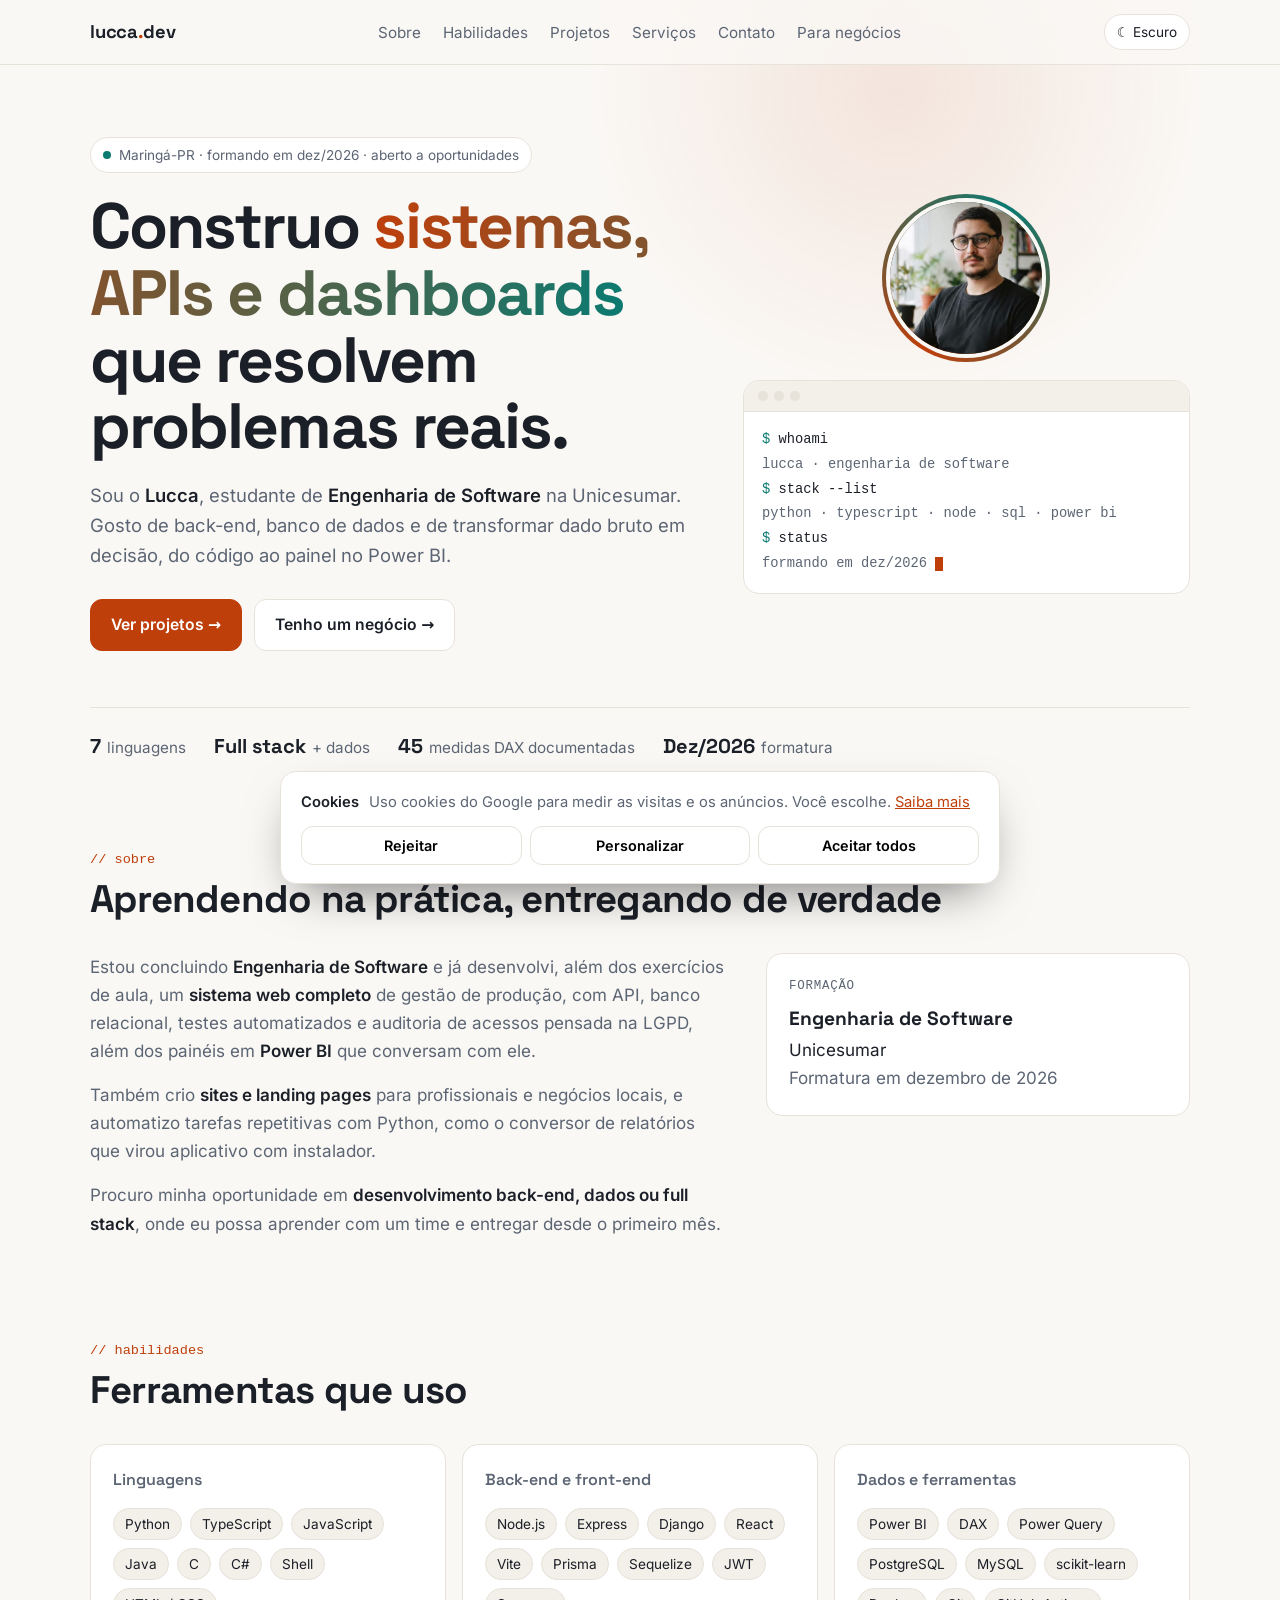
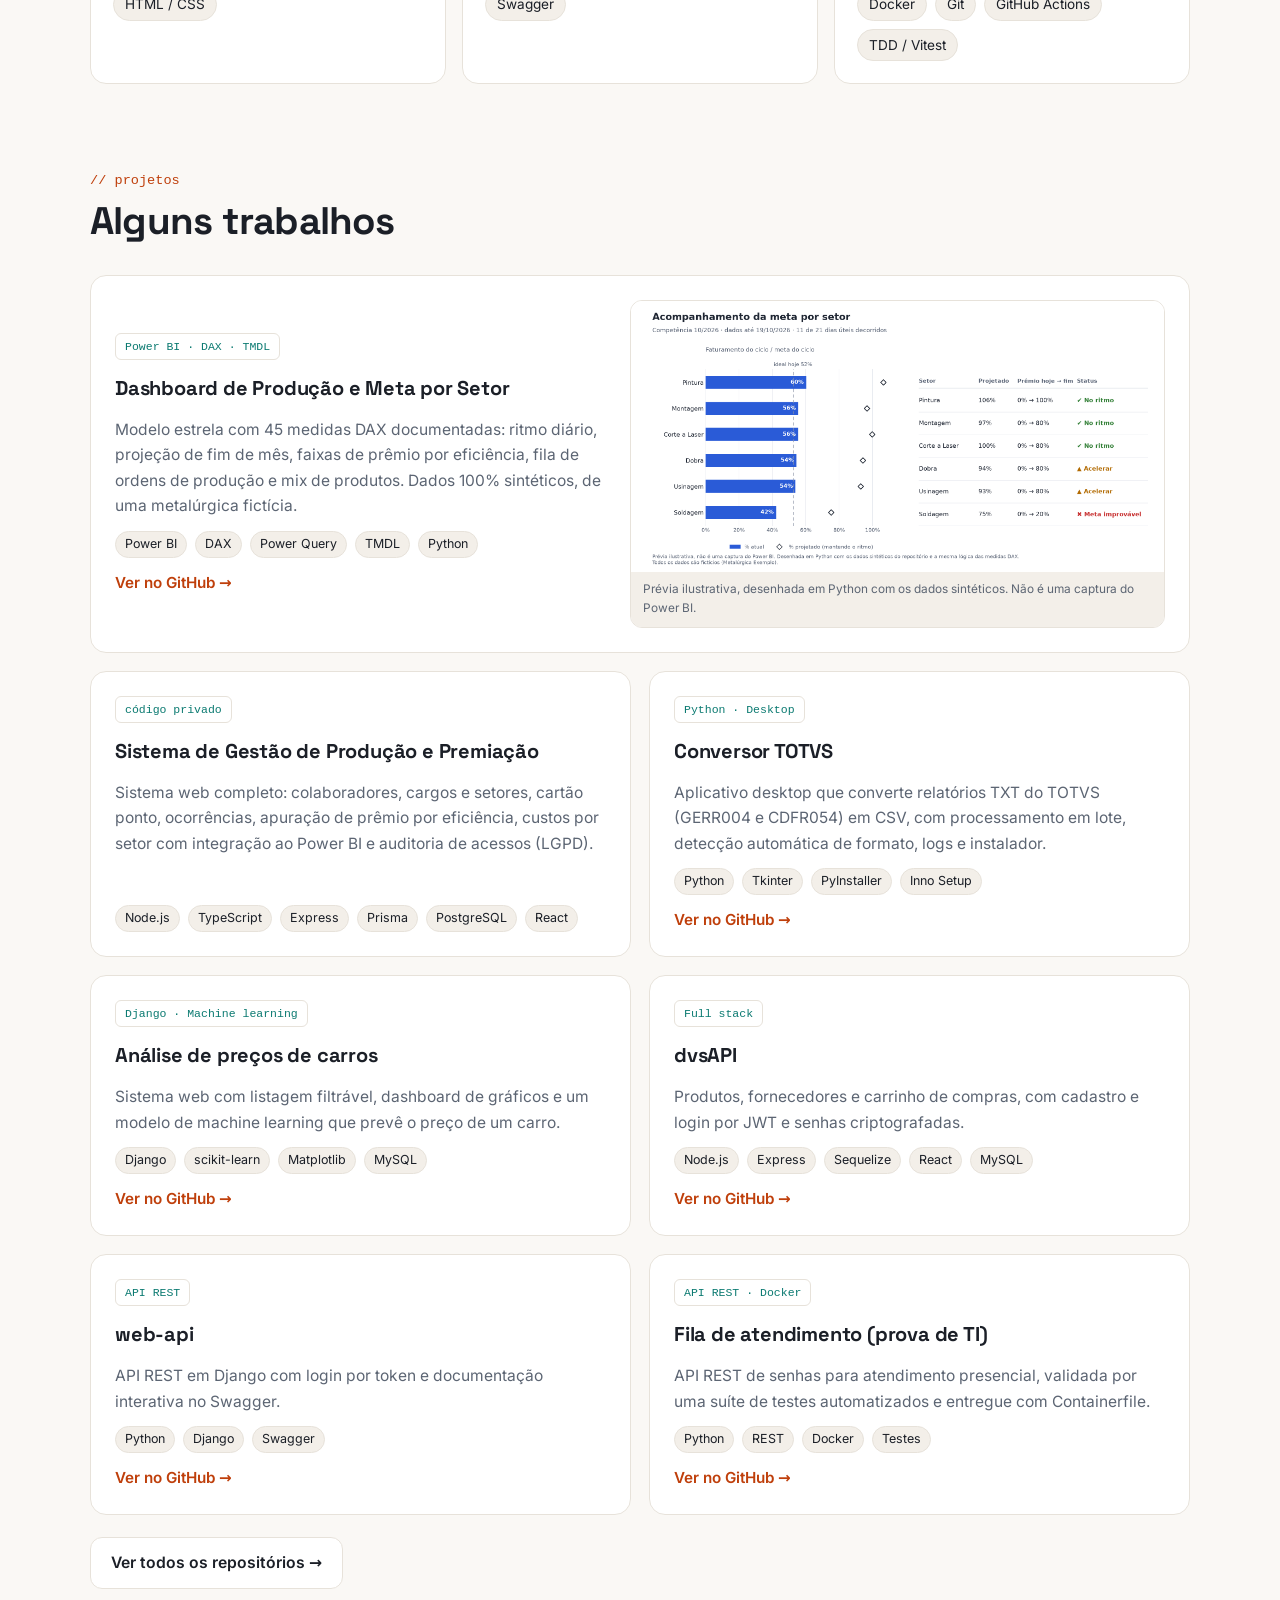
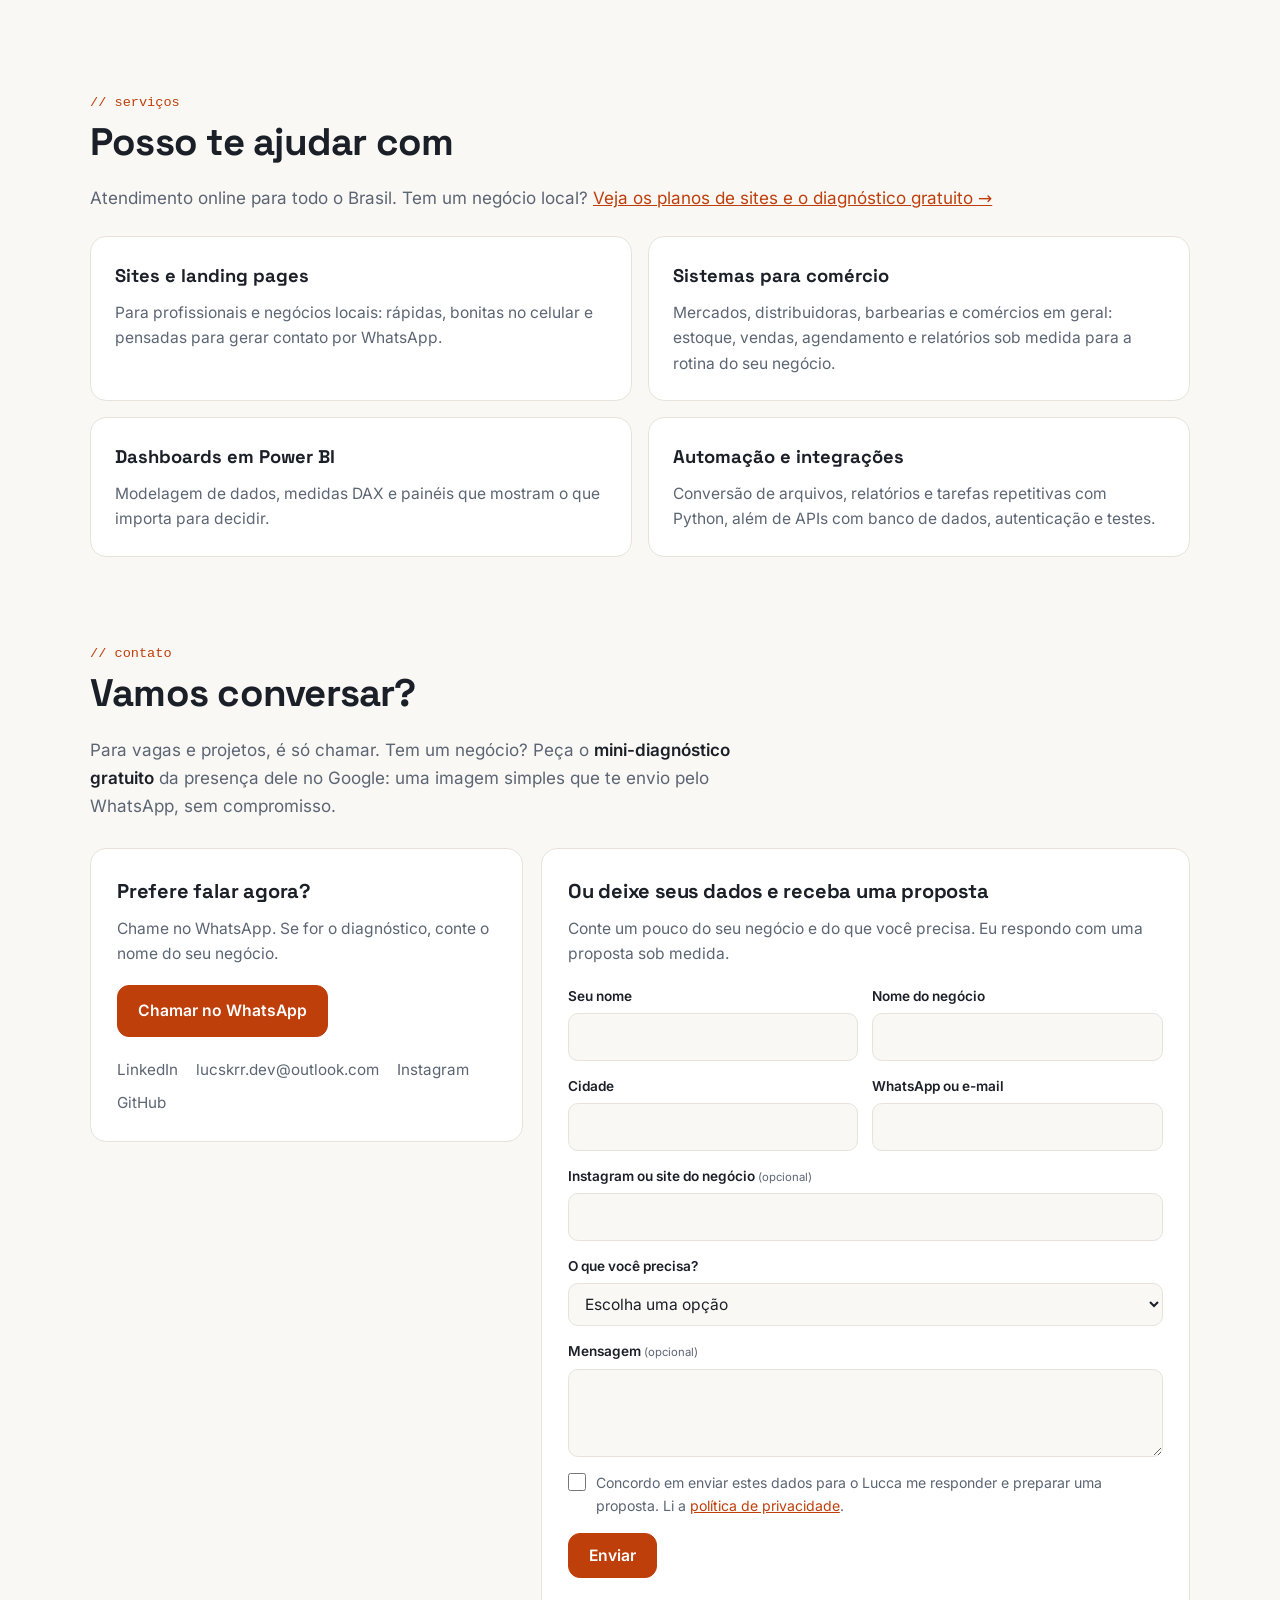
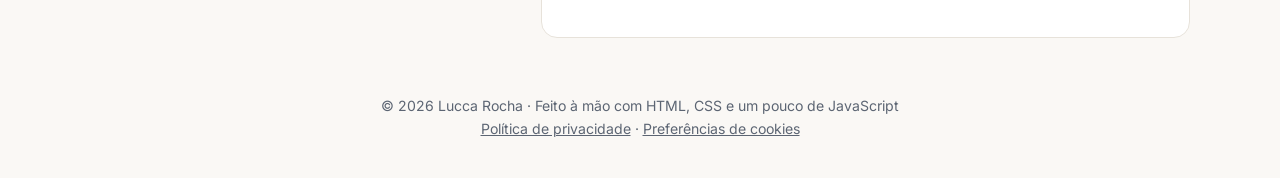
==== commit c56769a3: "Google Analytics 4 com Consent Mode v2, banner de cookies e eventos de conversão" ====
--- a/index.html
+++ b/index.html
@@ -24,6 +24,7 @@
   <link rel="preload" href="assets/fonts/SpaceGrotesk.woff2" as="font" type="font/woff2" crossorigin>
   <link rel="stylesheet" href="assets/fonts.css">
   <link rel="stylesheet" href="assets/style.css">
+  <script src="assets/consent.js"></script>
   <script type="application/ld+json">
   {
     "@context": "https://schema.org",
@@ -275,7 +276,7 @@
     </section>
   </main>
 
-  <footer><div class="wrap">© 2026 Lucca Rocha · Feito à mão com HTML, CSS e um pouco de JavaScript<br>Este site não usa cookies. Medimos as visitas de forma anônima, sem identificar você. <a href="privacidade.html">Política de privacidade</a></div></footer>
+  <footer><div class="wrap">© 2026 Lucca Rocha · Feito à mão com HTML, CSS e um pouco de JavaScript<br><a href="privacidade.html">Política de privacidade</a> · <button type="button" class="link-cookies" data-cookies hidden>Preferências de cookies</button></div></footer>
 
   <script src="assets/script.js"></script>
   <script data-goatcounter="https://lucskrr.goatcounter.com/count" async src="https://gc.zgo.at/count.js"></script>
--- a/assets/style.css
+++ b/assets/style.css
@@ -342,3 +342,24 @@
   .steps { grid-template-columns: 1fr; }
   footer { padding-bottom: 88px; }
 }
+
+/* aviso de cookies */
+.cookies {
+  position: fixed; left: 16px; right: 16px; bottom: 16px; z-index: 40; max-width: 720px; margin-inline: auto;
+  background: var(--surface); border: 1px solid var(--border); border-radius: var(--radius);
+  padding: 18px 20px; box-shadow: 0 20px 50px -20px rgba(0, 0, 0, 0.6); font-size: 0.92rem;
+}
+.cookies[hidden] { display: none; }
+.cookies p { margin: 0 0 12px; color: var(--muted); }
+.cookies p strong { color: var(--text); margin-right: 6px; }
+.cookies a { color: var(--accent); }
+.cookies-opcoes { display: grid; gap: 8px; margin: 0 0 14px; }
+.cookies-opcoes[hidden] { display: none; }
+.cookies-opcoes label { display: flex; gap: 10px; align-items: center; }
+.cookies-opcoes input { width: 18px; height: 18px; accent-color: var(--accent); }
+.cookies-opcoes small { color: var(--muted); }
+.cookies-botoes { display: grid; grid-template-columns: repeat(3, 1fr); gap: 8px; }
+.cookies-botoes .btn { justify-content: center; padding: 10px 12px; font-size: 0.9rem; }
+.link-cookies { background: none; border: 0; padding: 0; font: inherit; color: var(--muted); text-decoration: underline; cursor: pointer; }
+.link-cookies[hidden] { display: none; }
+@media (max-width: 520px) { .cookies-botoes { grid-template-columns: 1fr; } }
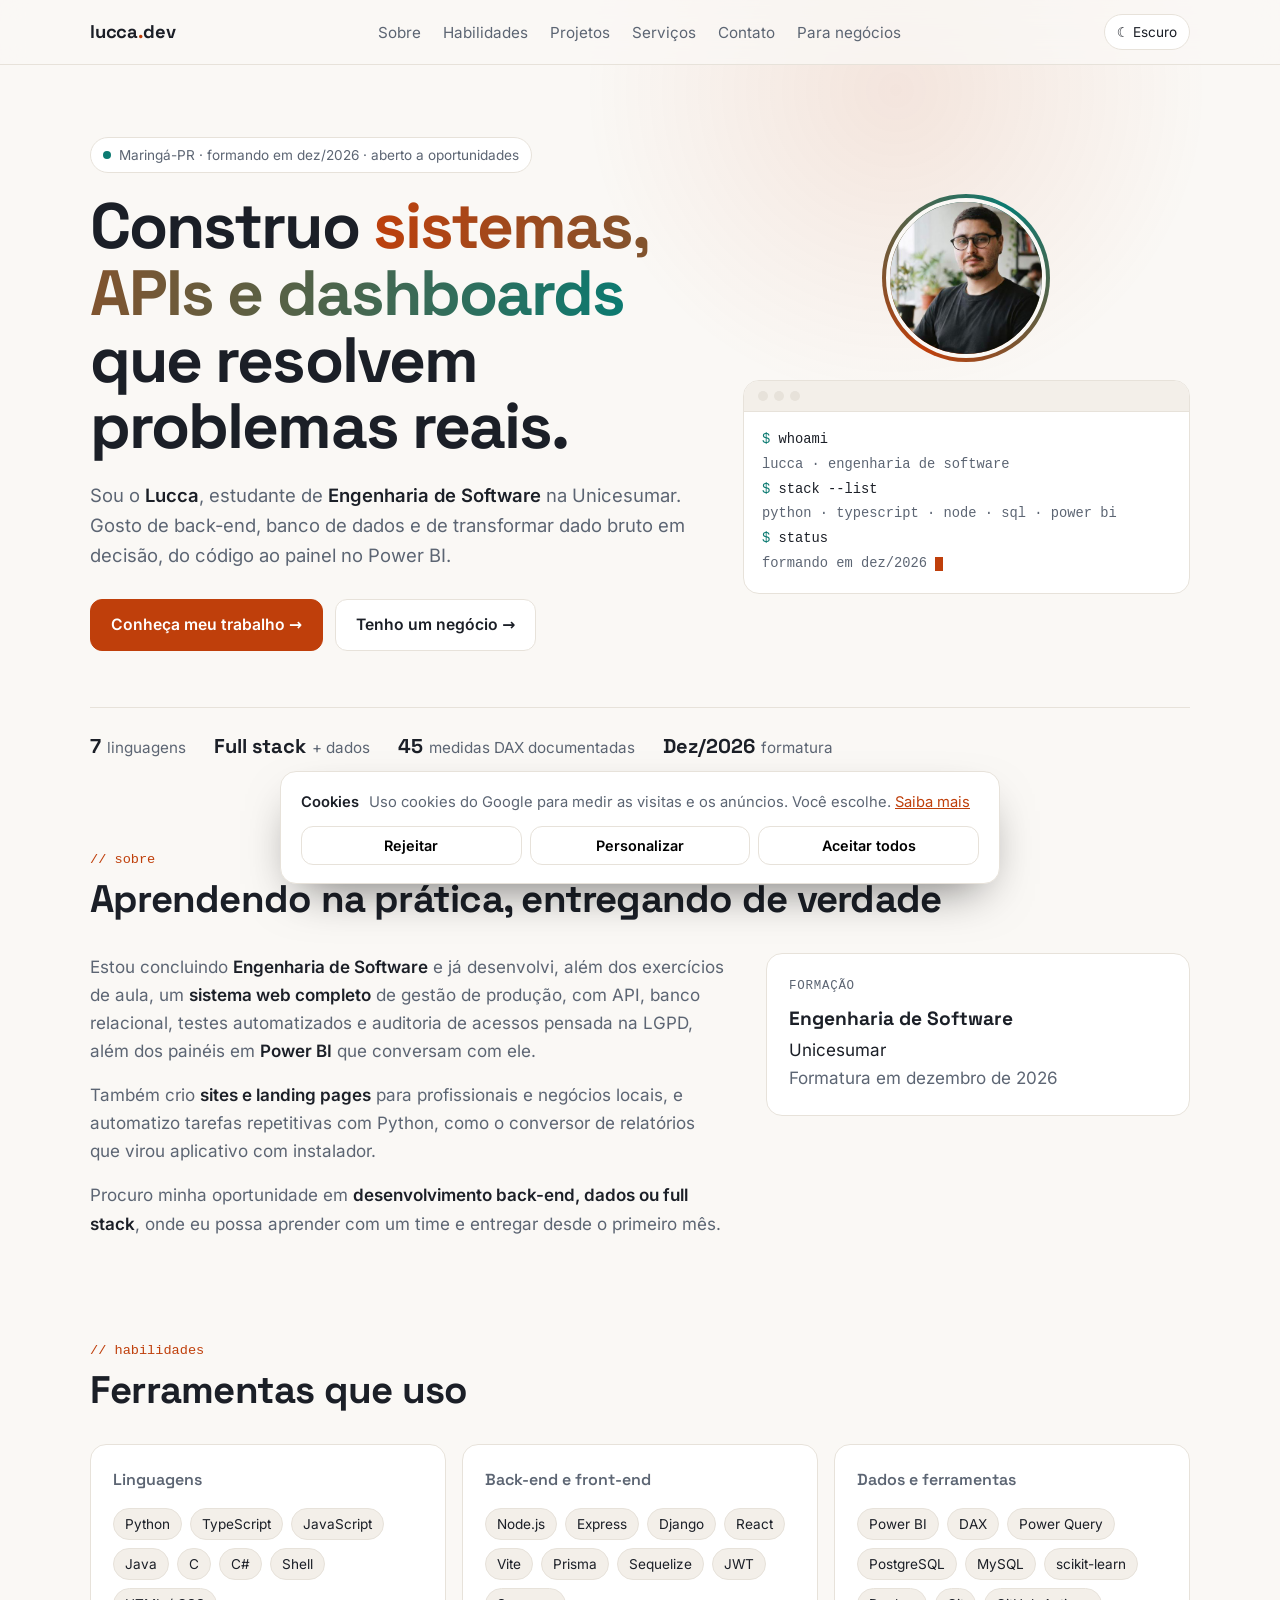
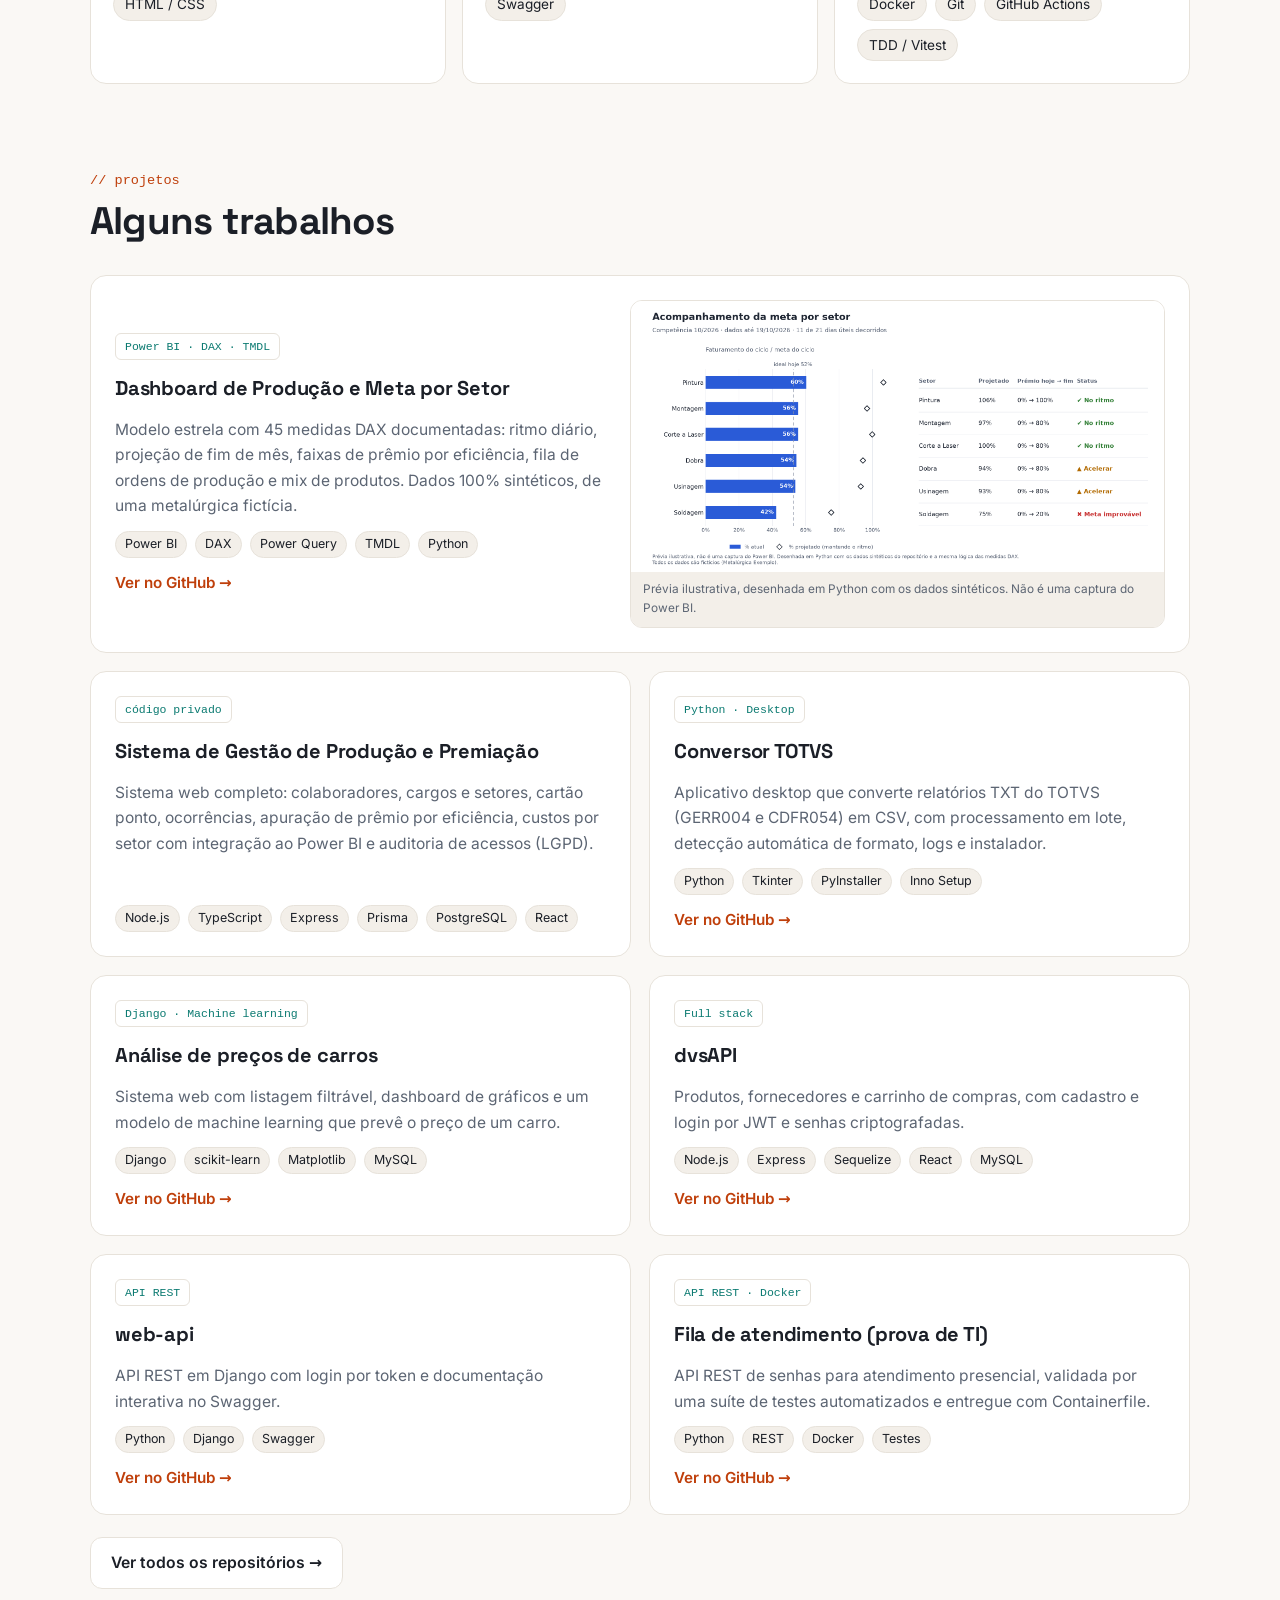
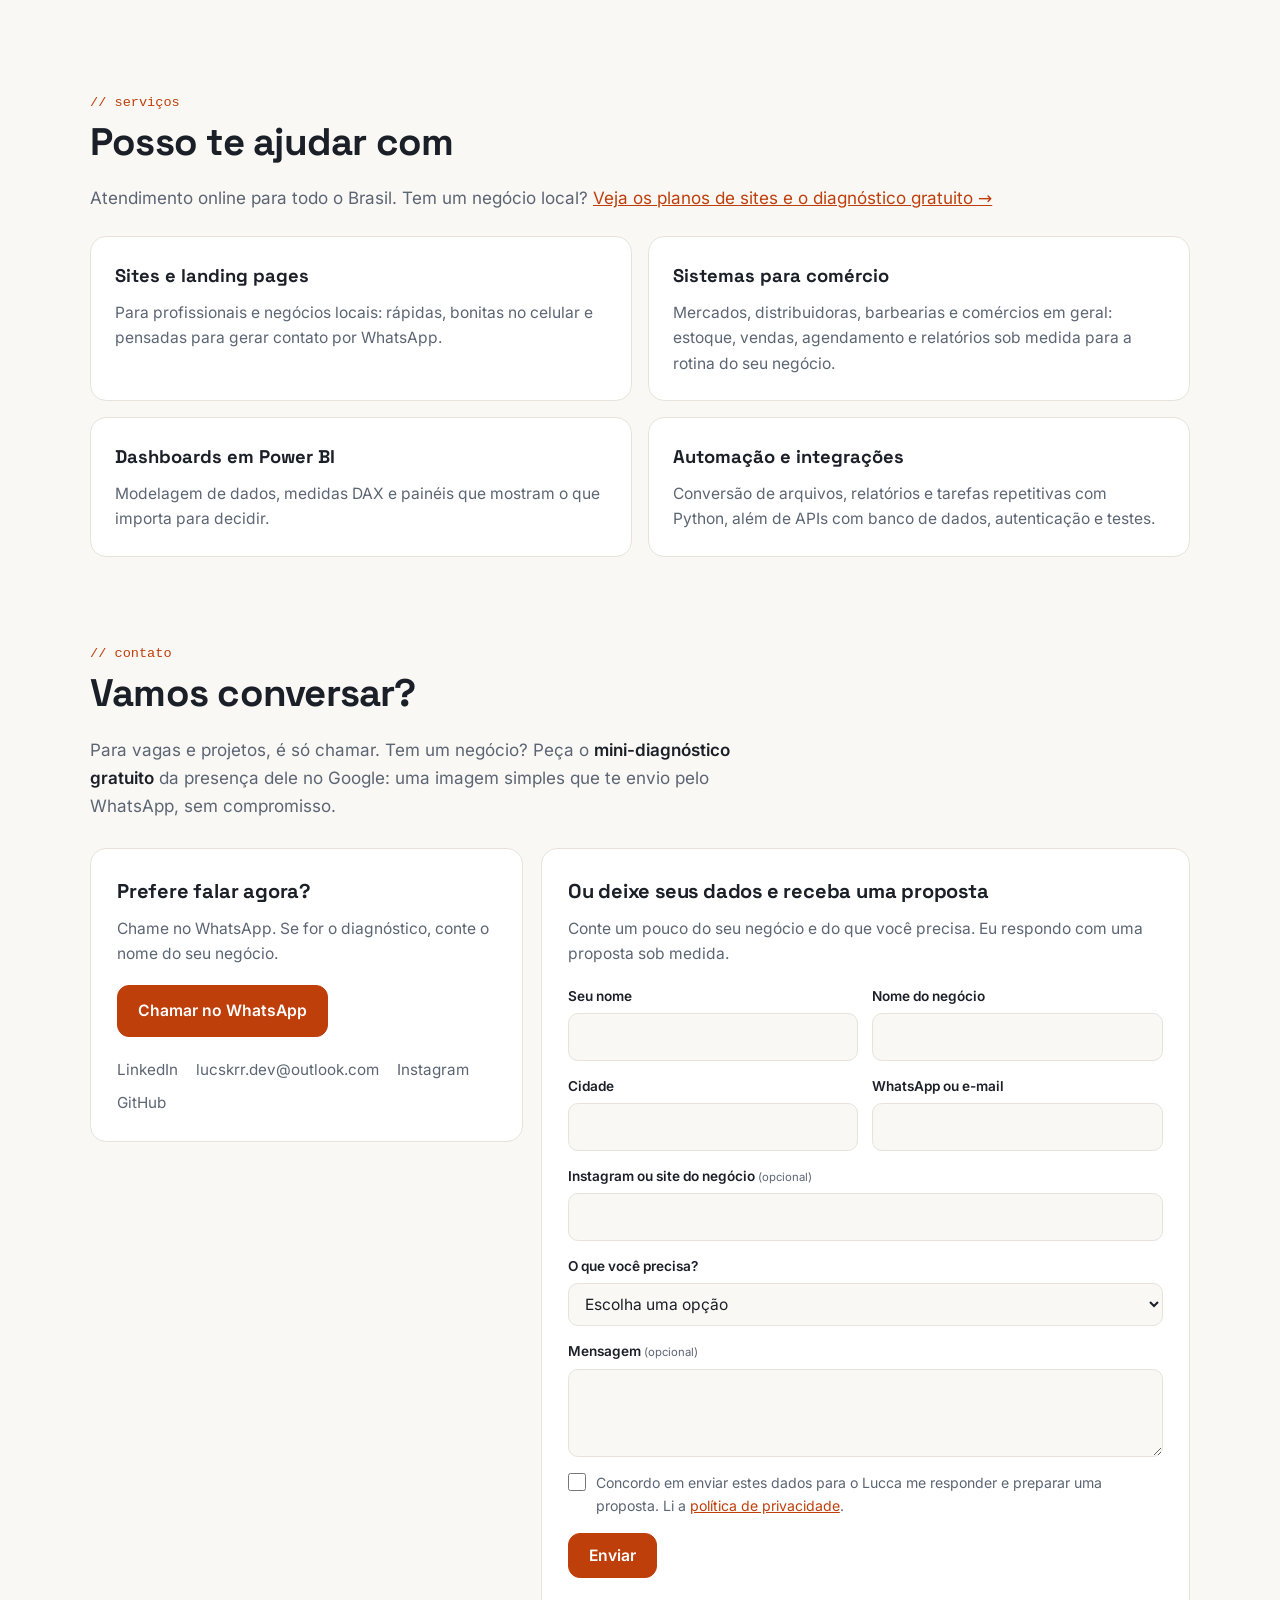
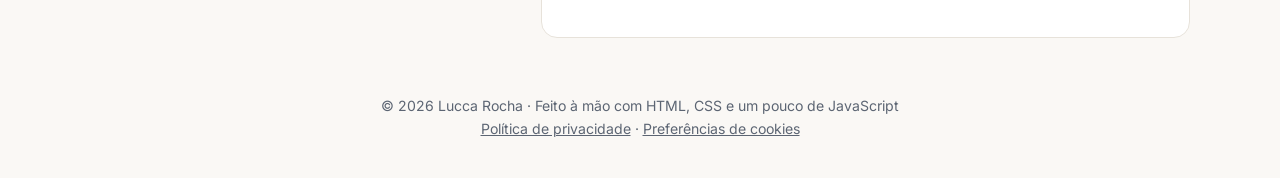
==== commit 195ba82d: "Melhora responsividade e destaque dos projetos conceito Co-authored-by: Copilot <223556219+Copilot@u" ====
--- a/index.html
+++ b/index.html
@@ -85,7 +85,7 @@
           <h1>Construo <em>sistemas, APIs e dashboards</em> que resolvem problemas reais.</h1>
           <p class="lead">Sou o <strong>Lucca</strong>, estudante de <strong>Engenharia de Software</strong> na Unicesumar. Gosto de back-end, banco de dados e de transformar dado bruto em decisão, do código ao painel no Power BI.</p>
           <div class="cta">
-            <a class="btn primary" href="#projetos">Ver projetos →</a>
+            <a class="btn primary" href="#projetos">Conheça meu trabalho →</a>
             <a class="btn" data-goal="clique-topo-negocios" href="sites.html">Tenho um negócio →</a>
           </div>
         </div>
--- a/assets/style.css
+++ b/assets/style.css
@@ -302,6 +302,42 @@
 .plan .btn { margin-top: auto; justify-content: center; }
 .plan-selo { align-self: flex-start; font-family: var(--font-mono); font-size: 0.72rem; padding: 3px 9px; border-radius: 6px; background: var(--accent); color: var(--on-accent); }
 .plans-nota { color: var(--muted); font-size: 0.9rem; margin: 16px 0 0; }
+.plan-preco { margin: 2px 0 0; display: flex; flex-wrap: wrap; align-items: baseline; gap: 4px 8px; }
+.plan-preco b { font-family: var(--font-title); font-size: 1.7rem; letter-spacing: -0.01em; }
+.plan-preco s { color: var(--muted); font-size: 0.98rem; }
+.plan-preco small { color: var(--muted); font-size: 0.85rem; }
+
+/* preço de lançamento: o script troca para o preço normal quando o prazo ou as vagas acabam */
+.pos-lanc { display: none; }
+.lanc-fim .so-lanc { display: none; }
+.lanc-fim .pos-lanc { display: inline; }
+
+.conceitos { display: grid; grid-template-columns: repeat(4, 1fr); gap: 16px; }
+.conceito {
+  background: var(--surface); border: 1px solid var(--border); border-radius: var(--radius); padding: 16px 16px 20px;
+  display: flex; flex-direction: column; gap: 8px; text-decoration: none; transition: transform 0.2s, border-color 0.2s;
+}
+.conceito:hover { transform: translateY(-4px); border-color: color-mix(in srgb, var(--accent) 55%, var(--border)); }
+.conceito b { font-family: var(--font-title); font-size: 1.15rem; }
+.conceito > span:last-child { color: var(--muted); font-size: 0.92rem; }
+.conceito-link { color: var(--accent) !important; font-weight: 600; margin-top: auto; padding-top: 6px; }
+.conceito-link span { display: inline-block; transition: transform 0.2s; }
+.conceito:hover .conceito-link span { transform: translateX(4px); }
+.conceito-tela {
+  aspect-ratio: 4 / 3; border-radius: 10px; background: var(--c1); border: 1px solid var(--border);
+  display: grid; align-content: center; gap: 8px; padding: 0 18%; margin-bottom: 6px;
+}
+.conceito-tela i { display: block; height: 8px; border-radius: 4px; background: var(--c2); opacity: 0.35; }
+.conceito-tela i:first-child { height: 14px; width: 80%; opacity: 1; }
+.conceito-tela i:last-child { width: 46%; height: 18px; border-radius: 9px; opacity: 1; }
+
+.quem { display: flex; gap: 28px; align-items: center; }
+.quem .photo { flex: none; width: 128px; height: 128px; }
+.quem .tag { font-family: var(--font-mono); color: var(--accent); font-size: 0.85rem; }
+.quem h3 { font-family: var(--font-title); font-size: 1.3rem; margin: 4px 0 6px; }
+.quem p { margin: 0 0 8px; color: var(--muted); max-width: 60ch; }
+.quem .link { font-weight: 600; text-decoration: none; color: var(--accent); }
+.quem .link:hover { text-decoration: underline; }
 
 .launch {
   margin-top: 28px; display: flex; flex-wrap: wrap; gap: 20px; align-items: center; justify-content: space-between;
@@ -335,11 +371,16 @@
 footer a { color: var(--muted); }
 
 @media (max-width: 860px) {
+  .nav .wrap { height: auto; min-height: 64px; flex-wrap: wrap; padding: 10px 0; }
+  .nav nav { flex-basis: 100%; order: 3; overflow: hidden; }
+  .nav ul { gap: 18px; overflow-x: auto; padding-bottom: 2px; scrollbar-width: none; white-space: nowrap; }
+  .nav ul::-webkit-scrollbar { display: none; }
   .story, .plans, .garantias { grid-template-columns: 1fr; }
-  .steps { grid-template-columns: 1fr 1fr; }
+  .steps, .conceitos { grid-template-columns: 1fr 1fr; }
 }
 @media (max-width: 520px) {
-  .steps { grid-template-columns: 1fr; }
+  .steps, .conceitos { grid-template-columns: 1fr; }
+  .quem { flex-direction: column; align-items: flex-start; }
   footer { padding-bottom: 88px; }
 }
 
